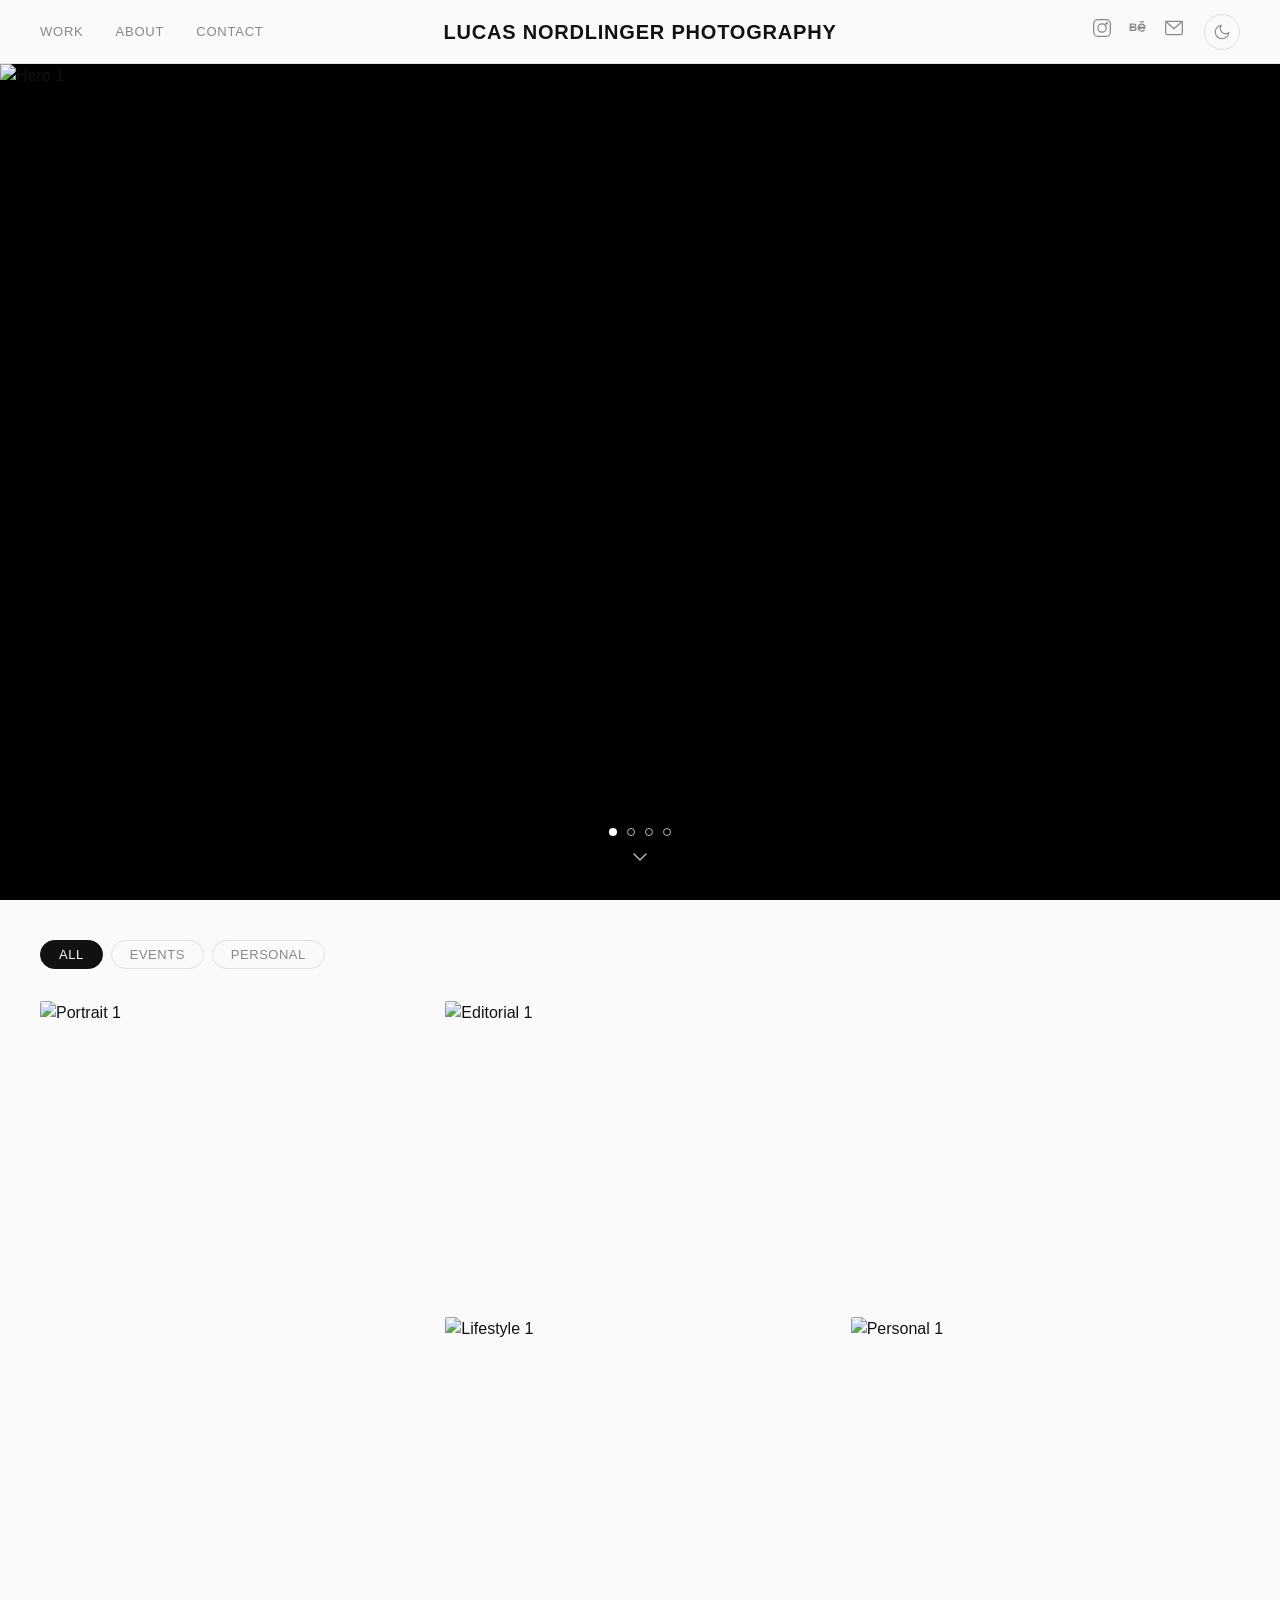
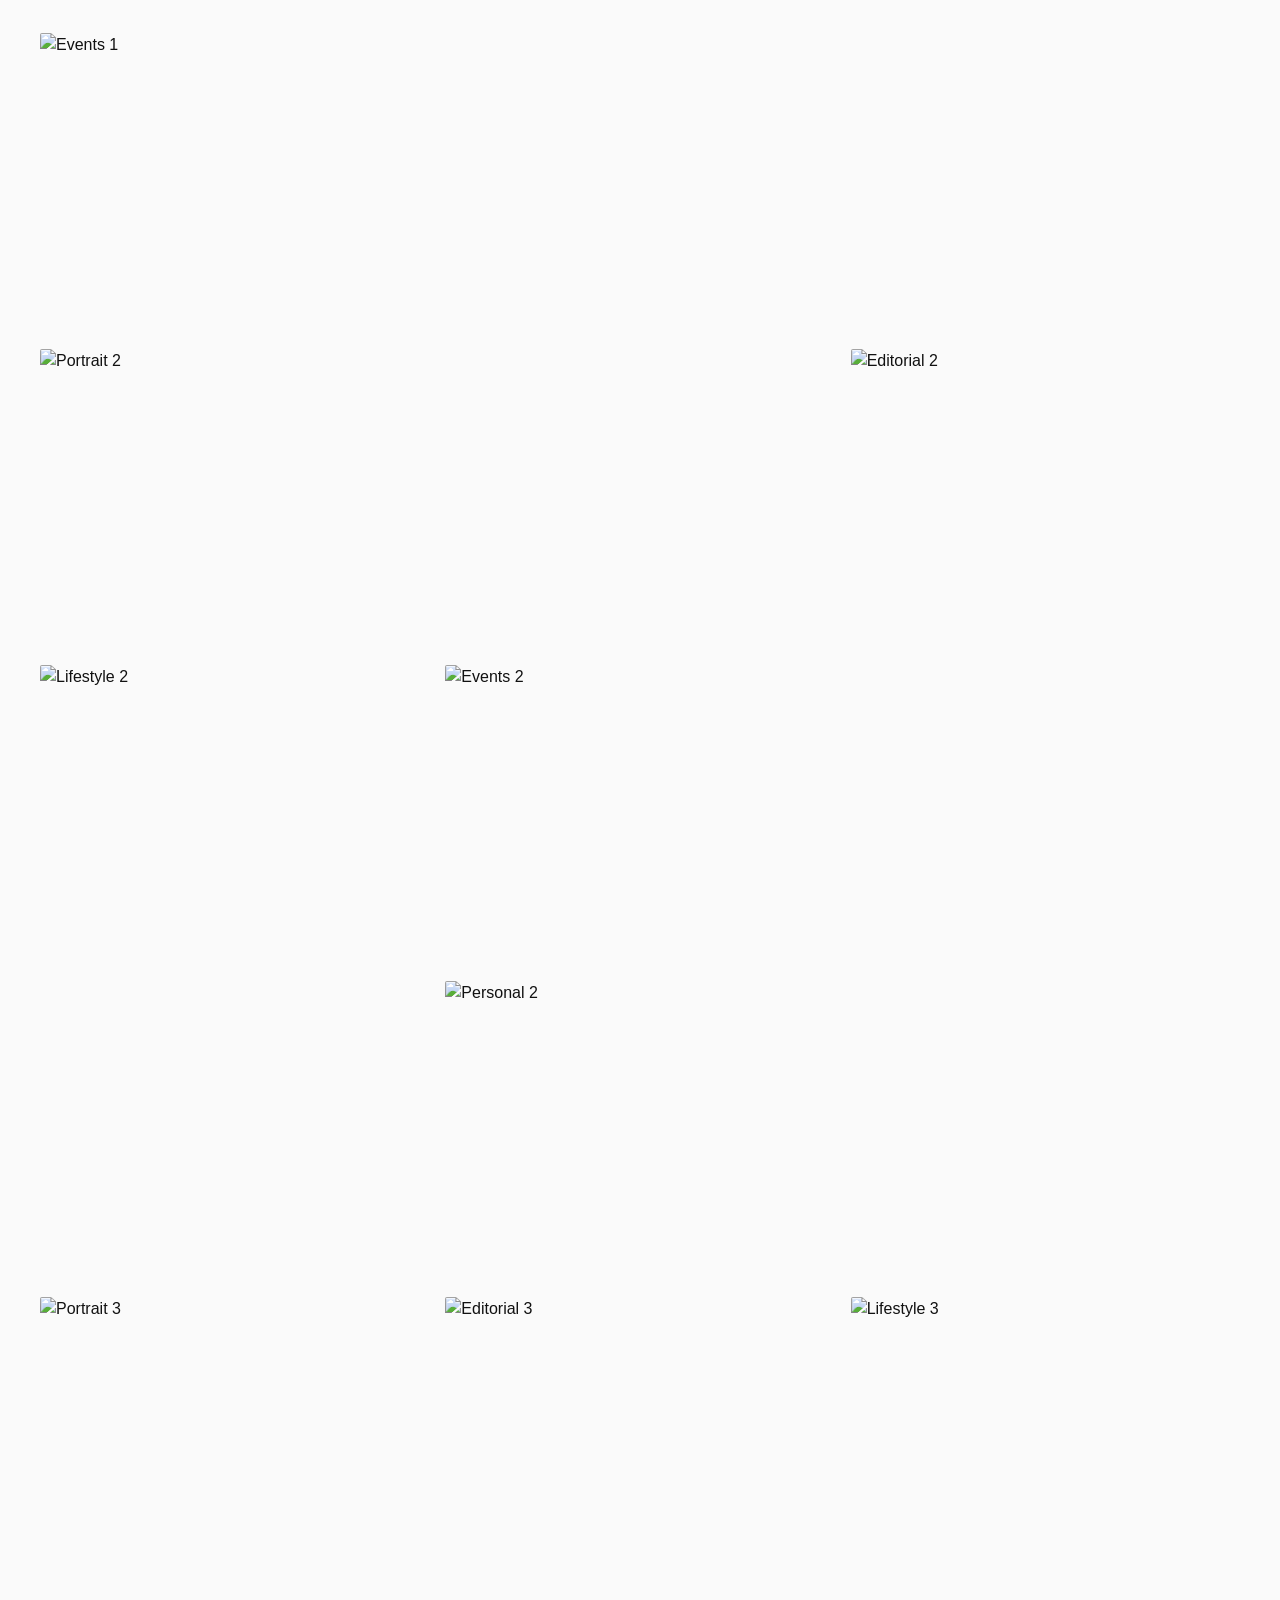
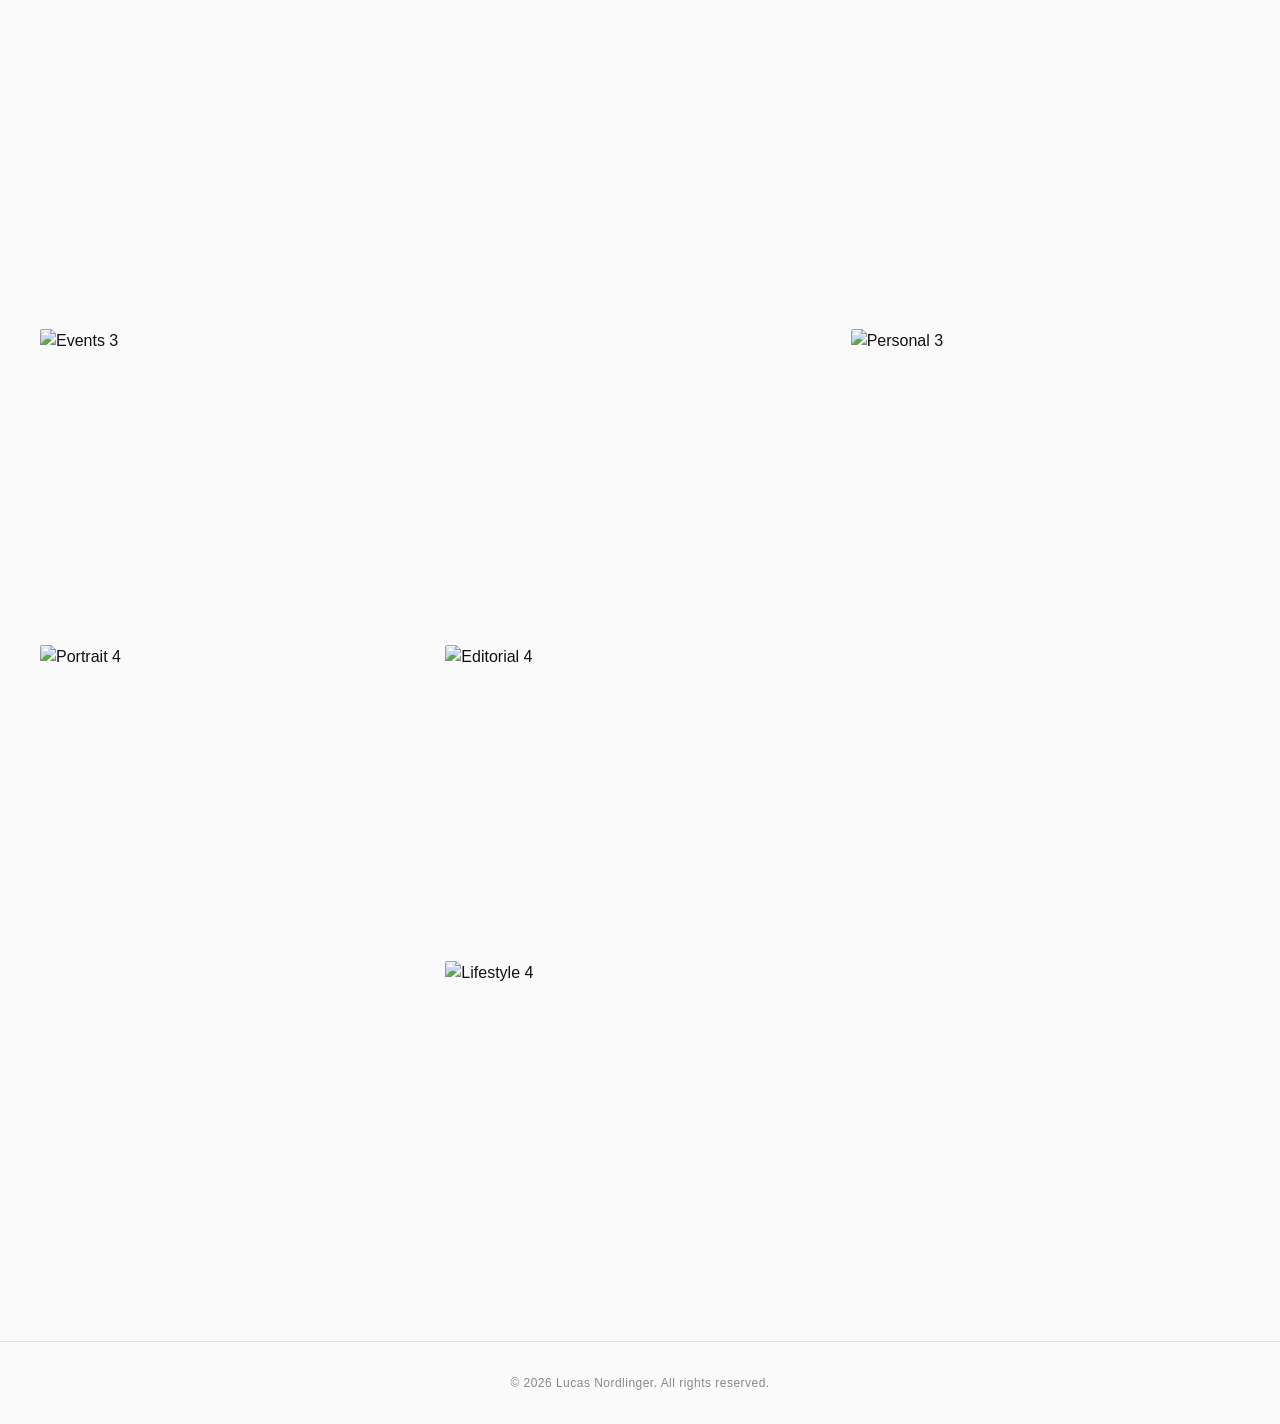
==== index.html @ ddb5e803 "Initial commit: photographer portfolio website Static HTML/CSS/JS portfolio with hero slideshow, fil" ====
<!DOCTYPE html>
<html lang="en">
<head>
  <meta charset="UTF-8">
  <meta name="viewport" content="width=device-width, initial-scale=1.0">
  <title>Lucas &mdash; Photographer</title>
  <link rel="stylesheet" href="style.css">
</head>
<body>

  <div class="lens-intro" id="lens-intro"></div>

  <header class="header">
    <nav class="nav">
      <a href="index.html">Work</a>
      <a href="about.html">About</a>
      <a href="contact.html">Contact</a>
    </nav>
    <a href="/" class="logo">Lucas Nordlinger Photography</a>
    <div class="header-right">
      <div class="social">
        <a href="#" aria-label="Instagram">
          <svg width="20" height="20" viewBox="0 0 24 24" fill="none" stroke="currentColor" stroke-width="1.5" stroke-linecap="round" stroke-linejoin="round"><rect x="2" y="2" width="20" height="20" rx="5"/><circle cx="12" cy="12" r="5"/><circle cx="17.5" cy="6.5" r="1.5" fill="currentColor" stroke="none"/></svg>
        </a>
        <a href="#" aria-label="Behance">
          <svg width="20" height="20" viewBox="0 0 24 24" fill="currentColor"><path d="M7.5 11c1.38 0 2.5-.84 2.5-2.25S8.88 6.5 7.5 6.5H2v9h5.5c1.66 0 3-1.12 3-2.75S9.16 11 7.5 11zM4 8h3.5c.55 0 1 .45 1 1s-.45 1-1 1H4V8zm3.5 6H4v-2h3.5c.55 0 1 .45 1 1s-.45 1-1 1zM16.5 6.5c-3.03 0-5 2.24-5 5s1.97 5 5 5c2.1 0 3.58-.95 4.33-2.5h-2.35c-.38.58-1.08 1-1.98 1-1.38 0-2.38-.88-2.63-2.25h7.15c.08-.42.13-.83.13-1.25 0-2.76-1.97-5-4.65-5zm-2.5 4c.25-1.25 1.13-2.5 2.5-2.5s2.25 1.25 2.5 2.5h-5zM14 4h5v1.5h-5z"/></svg>
        </a>
        <a href="#" aria-label="Email">
          <svg width="20" height="20" viewBox="0 0 24 24" fill="none" stroke="currentColor" stroke-width="1.5" stroke-linecap="round" stroke-linejoin="round"><rect x="2" y="4" width="20" height="16" rx="2"/><path d="M22 4L12 13 2 4"/></svg>
        </a>
      </div>
      <button class="theme-toggle" id="theme-toggle" aria-label="Toggle dark mode">
        <svg class="icon-moon" width="18" height="18" viewBox="0 0 24 24" fill="none" stroke="currentColor" stroke-width="1.5" stroke-linecap="round" stroke-linejoin="round"><path d="M21 12.79A9 9 0 1 1 11.21 3a7 7 0 0 0 9.79 9.79z"/></svg>
        <svg class="icon-sun" width="18" height="18" viewBox="0 0 24 24" fill="none" stroke="currentColor" stroke-width="1.5" stroke-linecap="round" stroke-linejoin="round"><circle cx="12" cy="12" r="5"/><line x1="12" y1="1" x2="12" y2="3"/><line x1="12" y1="21" x2="12" y2="23"/><line x1="4.22" y1="4.22" x2="5.64" y2="5.64"/><line x1="18.36" y1="18.36" x2="19.78" y2="19.78"/><line x1="1" y1="12" x2="3" y2="12"/><line x1="21" y1="12" x2="23" y2="12"/><line x1="4.22" y1="19.78" x2="5.64" y2="18.36"/><line x1="18.36" y1="5.64" x2="19.78" y2="4.22"/></svg>
      </button>
    </div>
  </header>

  <section class="hero" id="hero">
    <div class="hero-slide active">
      <img src="https://picsum.photos/seed/hero1/1920/1080" alt="Hero 1">
    </div>
    <div class="hero-slide">
      <img src="https://picsum.photos/seed/hero2/1920/1080" alt="Hero 2">
    </div>
    <div class="hero-slide">
      <img src="https://picsum.photos/seed/hero3/1920/1080" alt="Hero 3">
    </div>
    <div class="hero-slide">
      <img src="https://picsum.photos/seed/hero4/1920/1080" alt="Hero 4">
    </div>
    <div class="hero-dots"></div>
    <a href="#work" class="hero-scroll" aria-label="Scroll to gallery">
      <svg width="24" height="24" viewBox="0 0 24 24" fill="none" stroke="currentColor" stroke-width="1.5" stroke-linecap="round" stroke-linejoin="round"><polyline points="6 9 12 15 18 9"/></svg>
    </a>
  </section>

  <section id="work" class="gallery-section">
    <div class="filters">
      <button class="filter-btn active" data-filter="all">All</button>
      <button class="filter-btn" data-filter="events">Events</button>
      <button class="filter-btn" data-filter="personal">Personal</button>
    </div>

    <div class="gallery">
      <div class="gallery-item tall" data-category="personal">
        <img src="https://picsum.photos/seed/p1/600/900" alt="Portrait 1" loading="lazy">
        <div class="overlay"><span>Studio Session</span></div>
      </div>
      <div class="gallery-item wide" data-category="events">
        <img src="https://picsum.photos/seed/e1/900/600" alt="Editorial 1" loading="lazy">
        <div class="overlay"><span>Magazine Spread</span></div>
      </div>
      <div class="gallery-item" data-category="personal">
        <img src="https://picsum.photos/seed/l1/600/600" alt="Lifestyle 1" loading="lazy">
        <div class="overlay"><span>Morning Light</span></div>
      </div>
      <div class="gallery-item tall" data-category="personal">
        <img src="https://picsum.photos/seed/pr1/600/900" alt="Personal 1" loading="lazy">
        <div class="overlay"><span>Film Diary</span></div>
      </div>
      <div class="gallery-item" data-category="events">
        <img src="https://picsum.photos/seed/ev1/600/600" alt="Events 1" loading="lazy">
        <div class="overlay"><span>Gallery Opening</span></div>
      </div>
      <div class="gallery-item wide" data-category="personal">
        <img src="https://picsum.photos/seed/p2/900/600" alt="Portrait 2" loading="lazy">
        <div class="overlay"><span>Natural Portraits</span></div>
      </div>
      <div class="gallery-item" data-category="events">
        <img src="https://picsum.photos/seed/e2/600/600" alt="Editorial 2" loading="lazy">
        <div class="overlay"><span>Cover Story</span></div>
      </div>
      <div class="gallery-item tall" data-category="personal">
        <img src="https://picsum.photos/seed/l2/600/900" alt="Lifestyle 2" loading="lazy">
        <div class="overlay"><span>Golden Hour</span></div>
      </div>
      <div class="gallery-item" data-category="events">
        <img src="https://picsum.photos/seed/ev2/600/600" alt="Events 2" loading="lazy">
        <div class="overlay"><span>Summer Festival</span></div>
      </div>
      <div class="gallery-item wide" data-category="personal">
        <img src="https://picsum.photos/seed/pr2/900/600" alt="Personal 2" loading="lazy">
        <div class="overlay"><span>Travel Notes</span></div>
      </div>
      <div class="gallery-item" data-category="personal">
        <img src="https://picsum.photos/seed/p3/600/600" alt="Portrait 3" loading="lazy">
        <div class="overlay"><span>Headshots</span></div>
      </div>
      <div class="gallery-item tall" data-category="events">
        <img src="https://picsum.photos/seed/e3/600/900" alt="Editorial 3" loading="lazy">
        <div class="overlay"><span>Fashion Week</span></div>
      </div>
      <div class="gallery-item" data-category="personal">
        <img src="https://picsum.photos/seed/l3/600/600" alt="Lifestyle 3" loading="lazy">
        <div class="overlay"><span>Weekend Escape</span></div>
      </div>
      <div class="gallery-item wide" data-category="events">
        <img src="https://picsum.photos/seed/ev3/900/600" alt="Events 3" loading="lazy">
        <div class="overlay"><span>Product Launch</span></div>
      </div>
      <div class="gallery-item" data-category="personal">
        <img src="https://picsum.photos/seed/pr3/600/600" alt="Personal 3" loading="lazy">
        <div class="overlay"><span>Self Portraits</span></div>
      </div>
      <div class="gallery-item tall" data-category="personal">
        <img src="https://picsum.photos/seed/p4/600/900" alt="Portrait 4" loading="lazy">
        <div class="overlay"><span>Analog Series</span></div>
      </div>
      <div class="gallery-item" data-category="events">
        <img src="https://picsum.photos/seed/e4/600/600" alt="Editorial 4" loading="lazy">
        <div class="overlay"><span>Brand Campaign</span></div>
      </div>
      <div class="gallery-item wide" data-category="personal">
        <img src="https://picsum.photos/seed/l4/900/600" alt="Lifestyle 4" loading="lazy">
        <div class="overlay"><span>Slow Living</span></div>
      </div>
    </div>
  </section>

  <div class="lightbox" id="lightbox">
    <button class="lightbox-close" aria-label="Close">&times;</button>
    <button class="lightbox-prev" aria-label="Previous">&lsaquo;</button>
    <button class="lightbox-next" aria-label="Next">&rsaquo;</button>
    <img class="lightbox-img" src="" alt="">
    <div class="lightbox-caption"></div>
  </div>


  <footer class="footer">
    <p>&copy; 2026 Lucas Nordlinger. All rights reserved.</p>
  </footer>

  <script src="script.js"></script>
</body>
</html>
---- style.css ----
*,
*::before,
*::after {
  margin: 0;
  padding: 0;
  box-sizing: border-box;
}

:root {
  --color-bg: #fafafa;
  --color-text: #111;
  --color-muted: #888;
  --color-border: #e0e0e0;
  --font: "Helvetica Neue", Helvetica, Arial, sans-serif;
  --header-height: 64px;
}

[data-theme="dark"] {
  --color-bg: #111;
  --color-text: #eee;
  --color-muted: #888;
  --color-border: #2a2a2a;
}

html {
  scroll-behavior: smooth;
}

body {
  font-family: var(--font);
  background: var(--color-bg);
  color: var(--color-text);
  line-height: 1.5;
  -webkit-font-smoothing: antialiased;
  transition: background 0.3s, color 0.3s;
}

/* ── Lens Intro ─────────────────────────────── */

.lens-intro {
  position: fixed;
  inset: 0;
  z-index: 9999;
  display: flex;
  align-items: center;
  justify-content: center;
}

/* Circle with massive box-shadow that covers the screen.
   Starts tiny (closed) and scales up to reveal the site. */
.lens-intro::before {
  content: '';
  width: 0;
  height: 0;
  border-radius: 50%;
  box-shadow: 0 0 0 100vmax #000;
  animation: irisOpen 1.6s cubic-bezier(0.25, 0.46, 0.45, 0.94) forwards;
  animation-delay: 0.3s;
}

/* Subtle lens ring that fades out */
.lens-intro::after {
  content: '';
  position: absolute;
  top: 50%;
  left: 50%;
  width: 40px;
  height: 40px;
  margin: -20px 0 0 -20px;
  border-radius: 50%;
  border: 1px solid rgba(255, 255, 255, 0.25);
  animation: ringExpand 1.6s cubic-bezier(0.25, 0.46, 0.45, 0.94) forwards;
  animation-delay: 0.3s;
}

@keyframes irisOpen {
  0%   { width: 0; height: 0; box-shadow: 0 0 0 100vmax #000; }
  100% { width: 300vmax; height: 300vmax; box-shadow: 0 0 0 0 #000; }
}

@keyframes ringExpand {
  0%   { transform: scale(1); opacity: 1; }
  60%  { opacity: 0.3; }
  100% { transform: scale(50); opacity: 0; }
}

.lens-intro.done {
  display: none;
}

body.loading {
  overflow: hidden;
}

/* ── Header ─────────────────────────────────── */

.header {
  position: sticky;
  top: 0;
  z-index: 100;
  display: grid;
  grid-template-columns: 1fr auto 1fr;
  align-items: center;
  height: var(--header-height);
  padding: 0 40px;
  background: var(--color-bg);
  border-bottom: 1px solid var(--color-border);
}

.logo {
  font-size: 20px;
  font-weight: 600;
  letter-spacing: 0.04em;
  text-transform: uppercase;
  text-decoration: none;
  color: var(--color-text);
}

.nav {
  display: flex;
  gap: 32px;
}

.nav a {
  font-size: 13px;
  letter-spacing: 0.06em;
  text-transform: uppercase;
  text-decoration: none;
  color: var(--color-muted);
  transition: color 0.2s;
}

.nav a:hover {
  color: var(--color-text);
}

.header-right {
  display: flex;
  align-items: center;
  gap: 20px;
  justify-self: end;
}

.social {
  display: flex;
  gap: 16px;
}

.theme-toggle {
  display: flex;
  align-items: center;
  justify-content: center;
  width: 36px;
  height: 36px;
  background: none;
  border: 1px solid var(--color-border);
  border-radius: 50%;
  cursor: pointer;
  color: var(--color-muted);
  transition: color 0.2s, border-color 0.2s;
}

.theme-toggle:hover {
  color: var(--color-text);
  border-color: var(--color-text);
}

.icon-sun {
  display: none;
}

[data-theme="dark"] .icon-moon {
  display: none;
}

[data-theme="dark"] .icon-sun {
  display: block;
}

.social a {
  color: var(--color-muted);
  transition: color 0.2s;
}

.social a:hover {
  color: var(--color-text);
}

/* ── Hero ───────────────────────────────────── */

.hero {
  position: relative;
  width: 100%;
  height: calc(100vh - var(--header-height));
  overflow: hidden;
  background: #000;
}

.hero-slide {
  position: absolute;
  inset: 0;
  opacity: 0;
  transition: opacity 1s ease;
}

.hero-slide.active {
  opacity: 1;
}

.hero-slide img {
  width: 100%;
  height: 100%;
  object-fit: cover;
  display: block;
}

.hero-dots {
  position: absolute;
  bottom: 64px;
  left: 50%;
  transform: translateX(-50%);
  display: flex;
  gap: 10px;
  z-index: 2;
}

.hero-dot {
  width: 8px;
  height: 8px;
  border-radius: 50%;
  border: 1.5px solid rgba(255, 255, 255, 0.7);
  background: transparent;
  cursor: pointer;
  padding: 0;
  transition: background 0.3s;
}

.hero-dot.active {
  background: #fff;
}

.hero-scroll {
  position: absolute;
  bottom: 24px;
  left: 50%;
  transform: translateX(-50%);
  color: rgba(255, 255, 255, 0.7);
  z-index: 2;
  animation: bounce 2s ease infinite;
}

@keyframes bounce {
  0%, 100% { transform: translateX(-50%) translateY(0); }
  50% { transform: translateX(-50%) translateY(6px); }
}

/* ── Filters ────────────────────────────────── */

.gallery-section {
  padding: 40px 40px 80px;
}

.filters {
  display: flex;
  gap: 8px;
  margin-bottom: 32px;
  flex-wrap: wrap;
}

.filter-btn {
  padding: 6px 18px;
  font-family: var(--font);
  font-size: 13px;
  letter-spacing: 0.04em;
  text-transform: uppercase;
  background: none;
  border: 1px solid var(--color-border);
  border-radius: 24px;
  cursor: pointer;
  color: var(--color-muted);
  transition: all 0.2s;
}

.filter-btn:hover {
  color: var(--color-text);
  border-color: var(--color-text);
}

.filter-btn.active {
  background: var(--color-text);
  color: var(--color-bg);
  border-color: var(--color-text);
}

/* ── Gallery Grid ───────────────────────────── */

.gallery {
  display: grid;
  grid-template-columns: repeat(3, 1fr);
  grid-auto-rows: 300px;
  gap: 16px;
}

.gallery-item {
  position: relative;
  overflow: hidden;
  cursor: pointer;
  border-radius: 2px;
}

.gallery-item.tall {
  grid-row: span 2;
}

.gallery-item.wide {
  grid-column: span 2;
}

.gallery-item img {
  width: 100%;
  height: 100%;
  object-fit: cover;
  display: block;
  transition: transform 0.6s ease;
}

.gallery-item:hover img {
  transform: scale(1.03);
}

.overlay {
  position: absolute;
  inset: 0;
  display: flex;
  align-items: flex-end;
  padding: 24px;
  background: linear-gradient(to top, rgba(0, 0, 0, 0.5) 0%, transparent 50%);
  opacity: 0;
  transition: opacity 0.3s ease;
}

.gallery-item:hover .overlay {
  opacity: 1;
}

.overlay span {
  font-size: 15px;
  font-weight: 500;
  letter-spacing: 0.03em;
  color: #fff;
}

/* filter transition */
.gallery-item.hidden {
  display: none;
}

.gallery-item.fade-in {
  animation: fadeIn 0.35s ease forwards;
}

@keyframes fadeIn {
  from {
    opacity: 0;
    transform: translateY(8px);
  }
  to {
    opacity: 1;
    transform: translateY(0);
  }
}

/* ── Lightbox ───────────────────────────────── */

.lightbox {
  display: none;
  position: fixed;
  inset: 0;
  z-index: 1000;
  background: rgba(0, 0, 0, 0.92);
  align-items: center;
  justify-content: center;
  flex-direction: column;
}

.lightbox.active {
  display: flex;
}

.lightbox-img {
  max-width: 90vw;
  max-height: 80vh;
  object-fit: contain;
  border-radius: 2px;
  opacity: 0;
  transition: opacity 0.3s ease;
}

.lightbox-img.loaded {
  opacity: 1;
}

.lightbox-caption {
  margin-top: 16px;
  font-size: 14px;
  letter-spacing: 0.03em;
  color: rgba(255, 255, 255, 0.7);
}

.lightbox-close,
.lightbox-prev,
.lightbox-next {
  position: absolute;
  background: none;
  border: none;
  color: rgba(255, 255, 255, 0.7);
  cursor: pointer;
  transition: color 0.2s;
  font-family: var(--font);
}

.lightbox-close:hover,
.lightbox-prev:hover,
.lightbox-next:hover {
  color: #fff;
}

.lightbox-close {
  top: 24px;
  right: 32px;
  font-size: 36px;
  line-height: 1;
}

.lightbox-prev,
.lightbox-next {
  top: 50%;
  transform: translateY(-50%);
  font-size: 48px;
  line-height: 1;
  padding: 8px;
}

.lightbox-prev {
  left: 24px;
}

.lightbox-next {
  right: 24px;
}

/* ── About ──────────────────────────────────── */

.about-section {
  padding: 80px 40px;
  max-width: 960px;
  margin: 0 auto;
}

.about-section h2 {
  font-size: 13px;
  font-weight: 600;
  letter-spacing: 0.06em;
  text-transform: uppercase;
  color: var(--color-muted);
  margin-bottom: 40px;
}

.about-content {
  display: grid;
  grid-template-columns: 280px 1fr;
  gap: 48px;
  align-items: start;
}

.about-photo {
  width: 100%;
  aspect-ratio: 4 / 5;
  object-fit: cover;
  border-radius: 2px;
}

.about-text p {
  font-size: 16px;
  line-height: 1.7;
  color: var(--color-text);
  margin-bottom: 16px;
}

.about-text p:last-child {
  margin-bottom: 0;
  color: var(--color-muted);
}

/* ── Contact ────────────────────────────────── */

.contact-section {
  padding: 80px 40px;
  min-height: calc(100vh - var(--header-height) - 77px);
  display: flex;
  flex-direction: column;
  align-items: center;
  justify-content: center;
  text-align: center;
}

.contact-section h2 {
  font-size: 13px;
  font-weight: 600;
  letter-spacing: 0.06em;
  text-transform: uppercase;
  color: var(--color-muted);
  margin-bottom: 16px;
}

.contact-section p {
  font-size: 15px;
  color: var(--color-muted);
  margin-bottom: 24px;
}

.contact-email {
  font-size: 28px;
  font-weight: 500;
  color: var(--color-text);
  text-decoration: none;
  letter-spacing: 0.01em;
  border-bottom: 1.5px solid var(--color-border);
  padding-bottom: 4px;
  transition: border-color 0.2s;
}

.contact-email:hover {
  border-color: var(--color-text);
}

.contact-phone {
  display: block;
  margin-top: 16px;
  font-size: 20px;
  color: var(--color-muted);
  text-decoration: none;
  letter-spacing: 0.02em;
  transition: color 0.2s;
}

.contact-phone:hover {
  color: var(--color-text);
}

/* ── Footer ─────────────────────────────────── */

.footer {
  padding: 32px 40px;
  border-top: 1px solid var(--color-border);
  text-align: center;
  font-size: 12px;
  letter-spacing: 0.04em;
  color: var(--color-muted);
}

/* ── Responsive ─────────────────────────────── */

@media (max-width: 1024px) {
  .gallery {
    grid-template-columns: repeat(2, 1fr);
    grid-auto-rows: 260px;
  }
}

@media (max-width: 768px) {
  .header {
    padding: 0 20px;
  }

  .nav {
    gap: 20px;
  }

  .nav a {
    font-size: 12px;
  }

  .social {
    display: none;
  }

  .gallery-section {
    padding: 24px 20px 60px;
  }

  .about-section {
    padding: 60px 20px;
  }

  .about-content {
    grid-template-columns: 1fr;
    gap: 32px;
  }

  .about-photo {
    max-width: 240px;
  }

  .contact-section {
    padding: 60px 20px;
  }

  .contact-email {
    font-size: 22px;
  }

  .filters {
    gap: 6px;
    margin-bottom: 24px;
  }

  .filter-btn {
    padding: 5px 14px;
    font-size: 11px;
  }

  .gallery {
    grid-template-columns: repeat(2, 1fr);
    grid-auto-rows: 200px;
    gap: 8px;
  }

  .gallery-item.wide {
    grid-column: span 1;
  }

  .lightbox-prev {
    left: 12px;
  }

  .lightbox-next {
    right: 12px;
  }
}

@media (max-width: 480px) {
  .header {
    height: 56px;
  }

  .logo {
    font-size: 16px;
  }

  .nav {
    gap: 14px;
  }

  .gallery {
    grid-template-columns: 1fr;
    grid-auto-rows: 260px;
  }

  .gallery-item.tall {
    grid-row: span 1;
  }

  .gallery-item.wide {
    grid-column: span 1;
  }
}
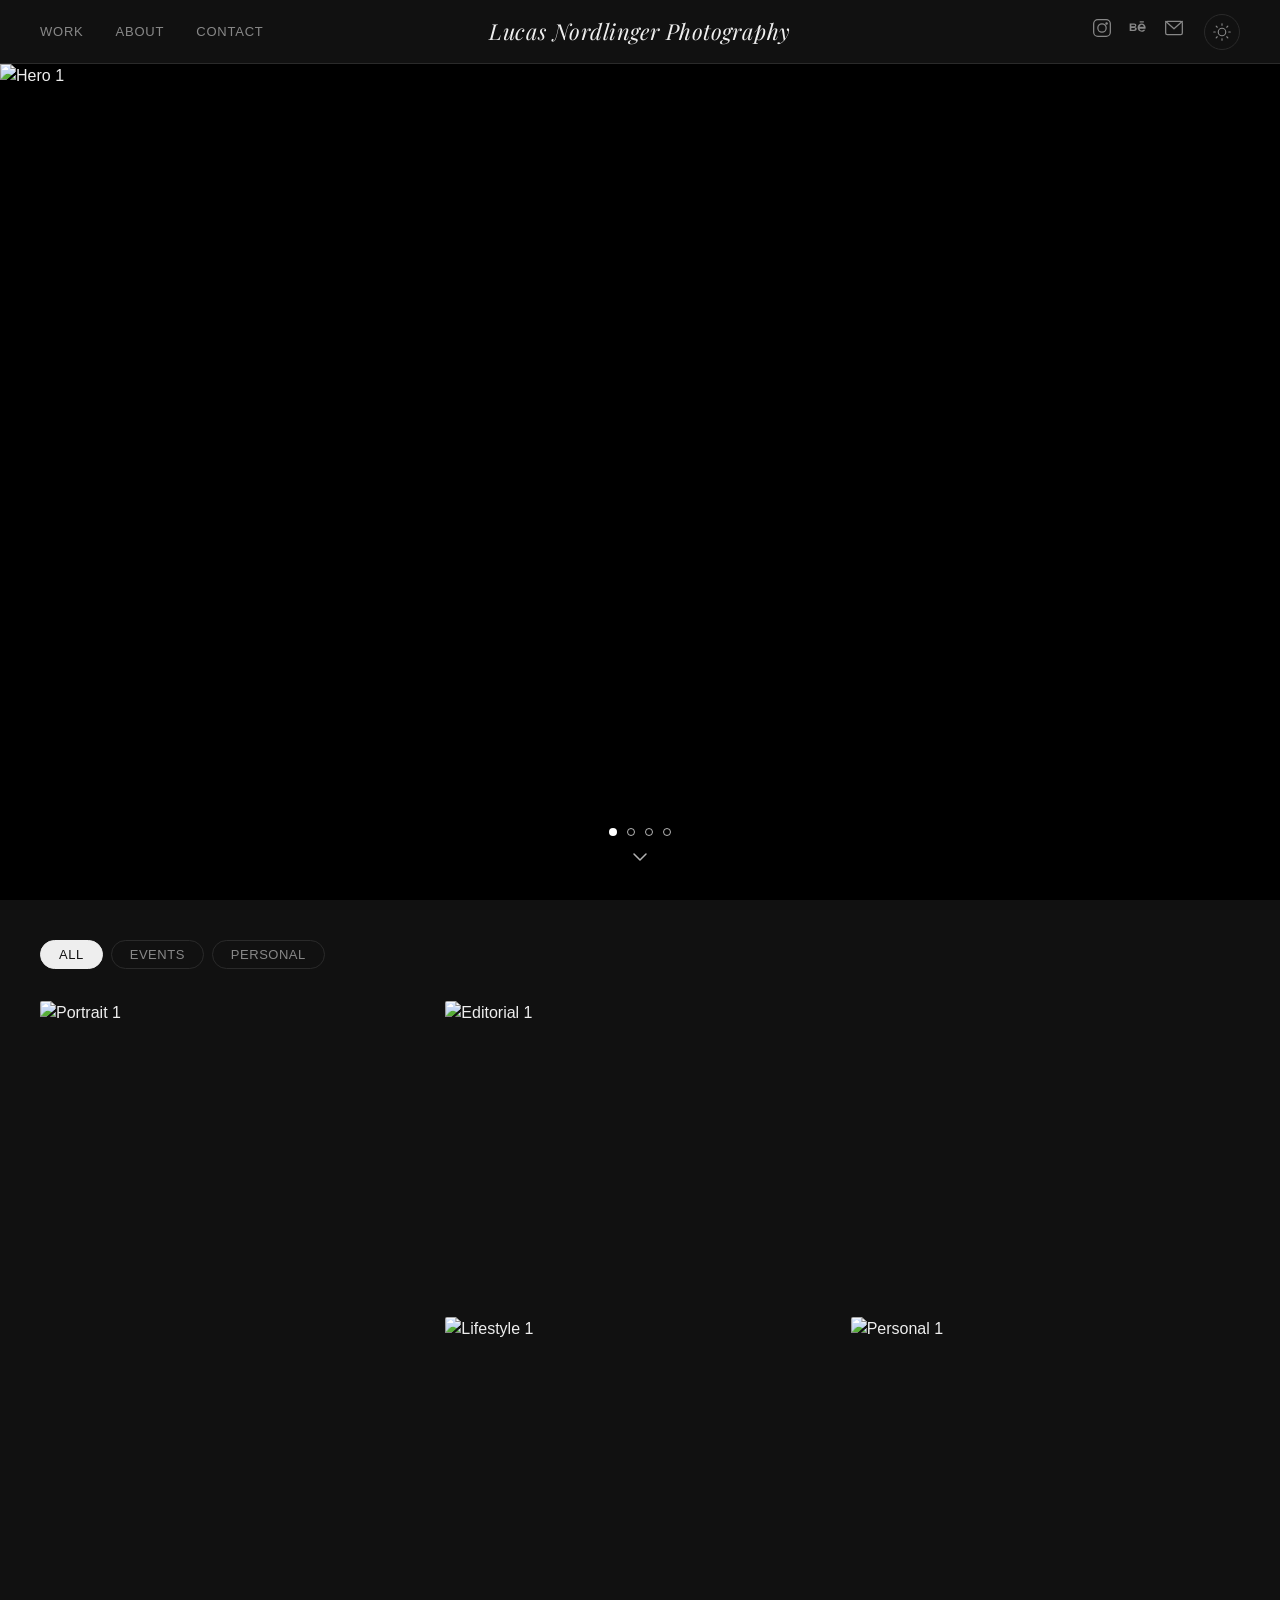
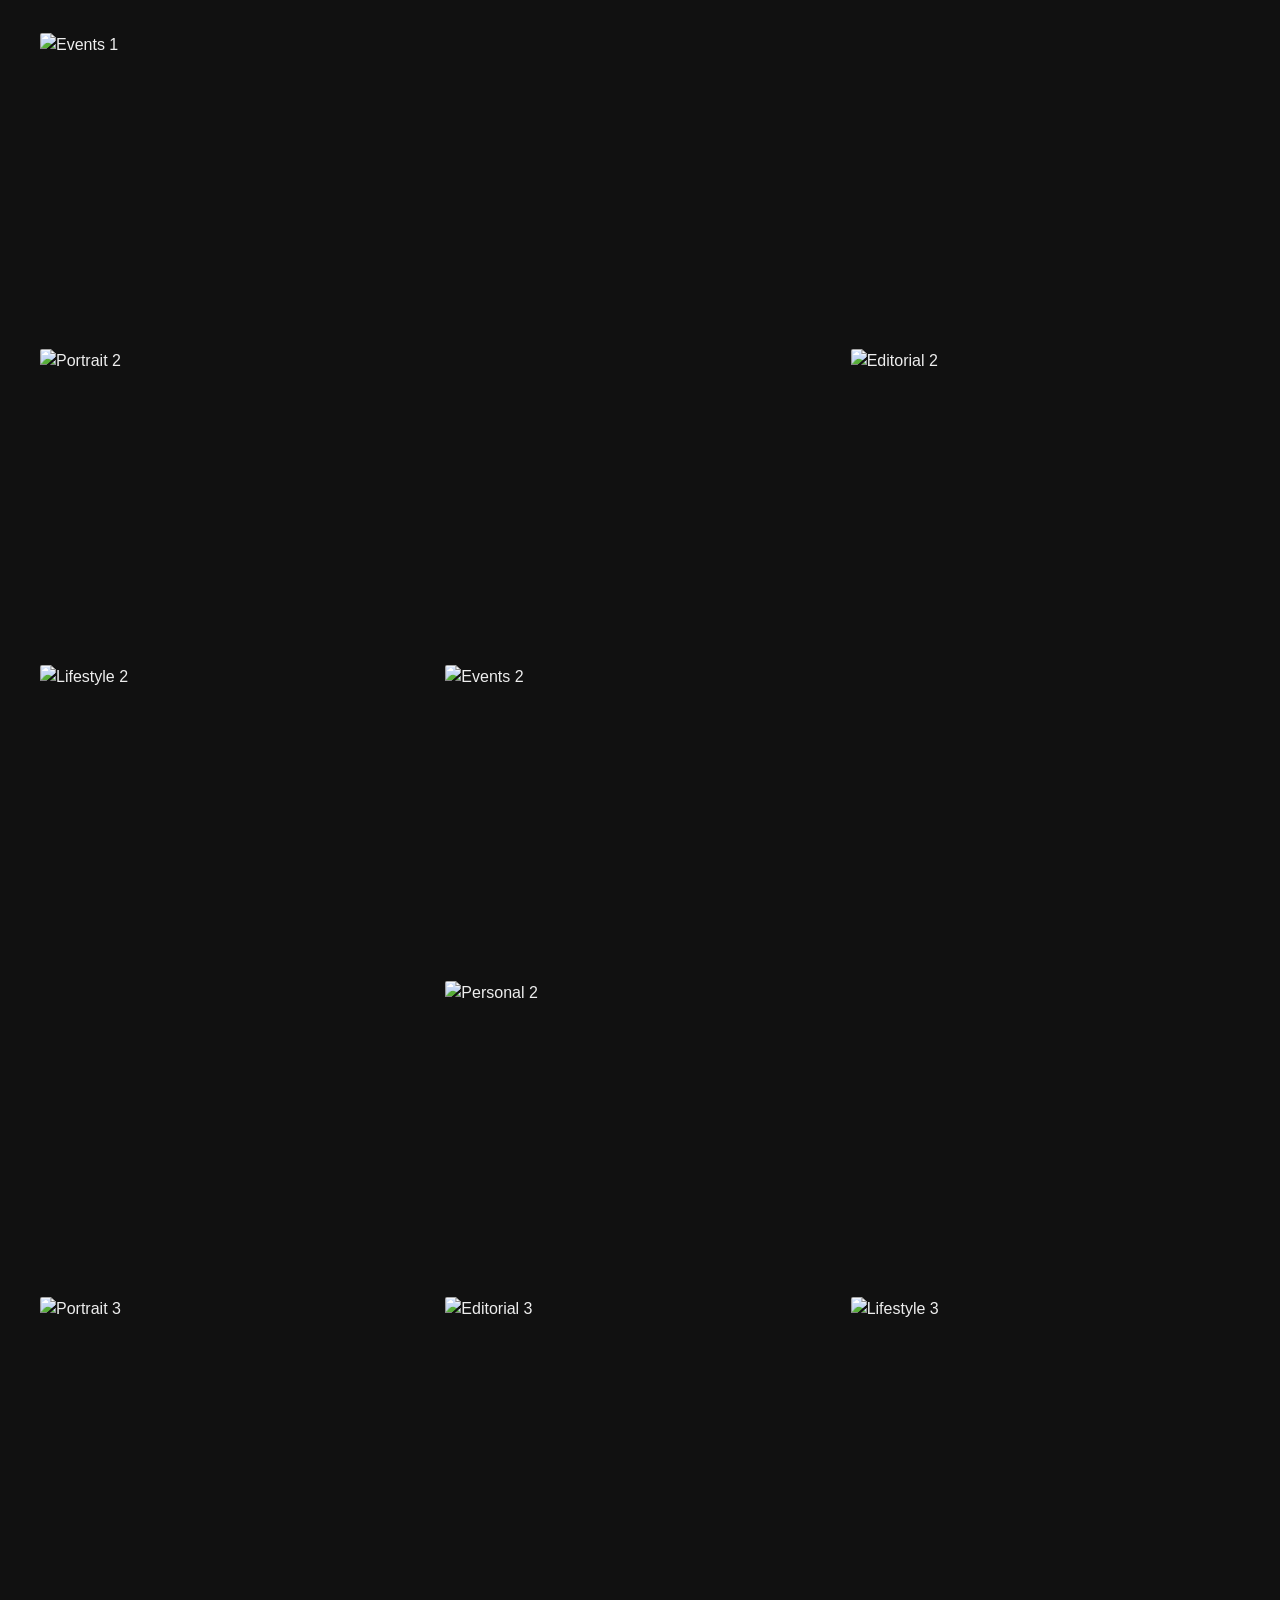
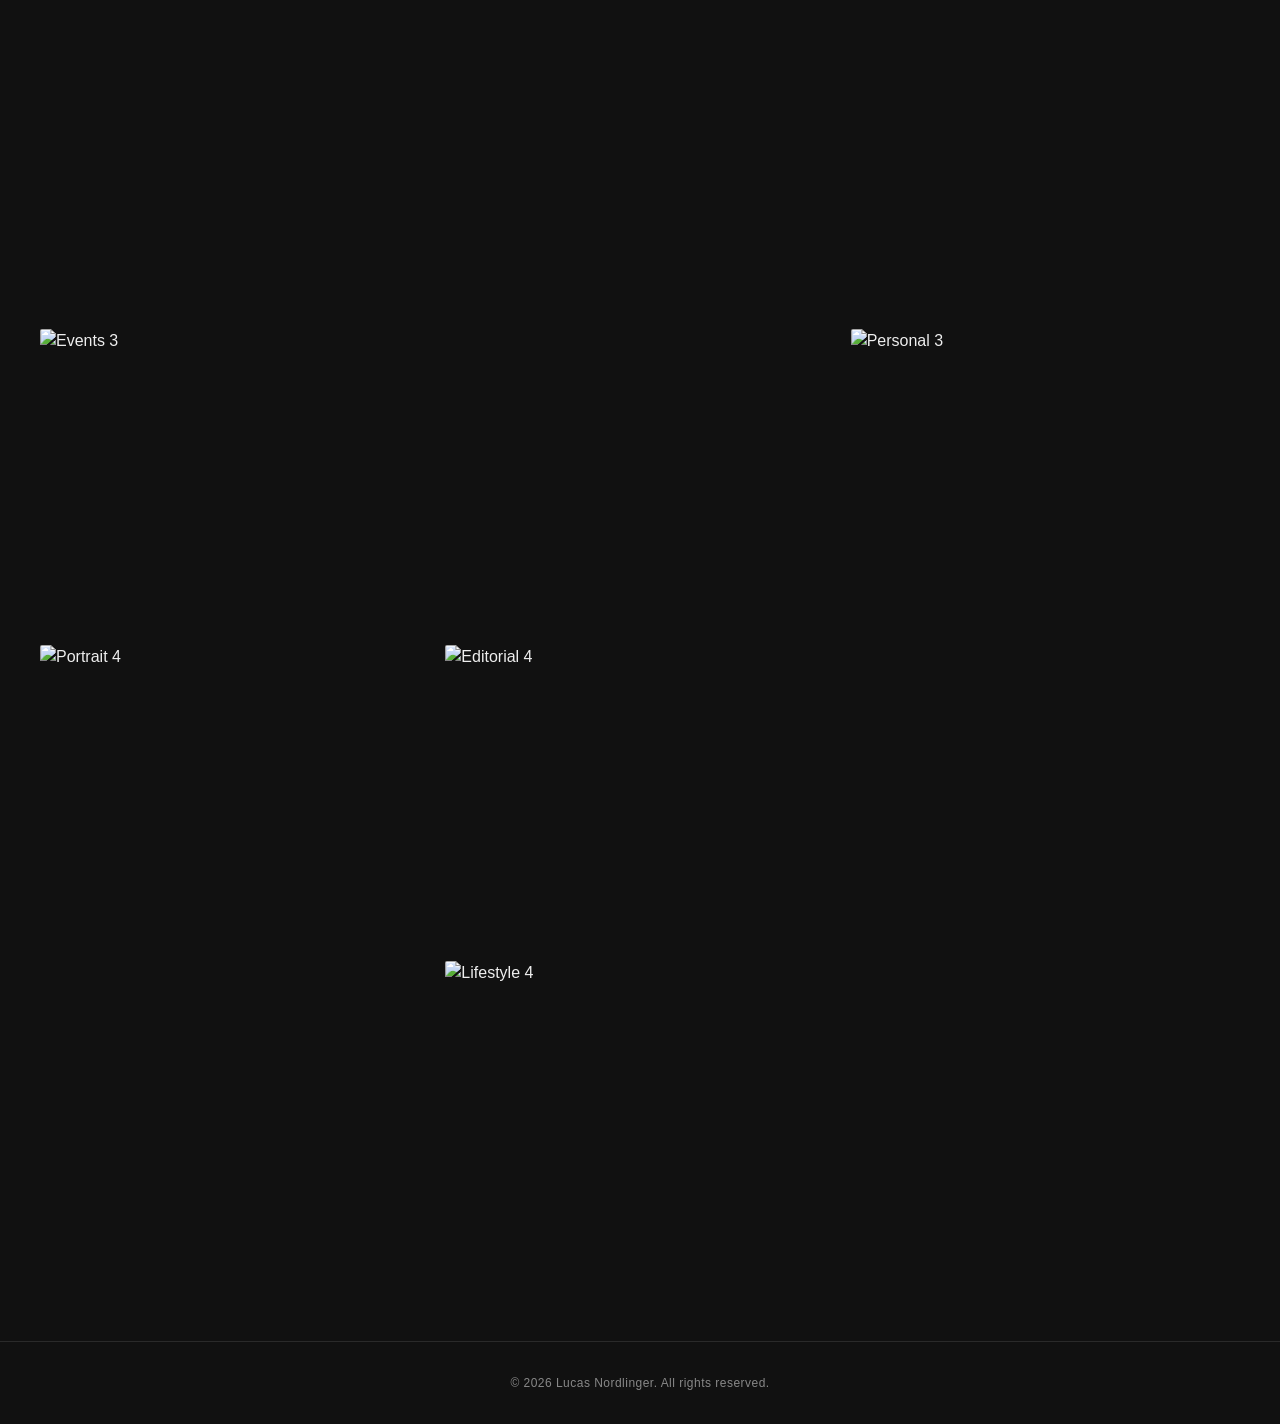
==== commit be7ec060: "Dark theme as default, artsy italic serif logo font Swap default palette to dark mode, use Playfair " ====
--- a/index.html
+++ b/index.html
@@ -4,6 +4,9 @@
   <meta charset="UTF-8">
   <meta name="viewport" content="width=device-width, initial-scale=1.0">
   <title>Lucas &mdash; Photographer</title>
+  <link rel="preconnect" href="https://fonts.googleapis.com">
+  <link rel="preconnect" href="https://fonts.gstatic.com" crossorigin>
+  <link href="https://fonts.googleapis.com/css2?family=Playfair+Display:ital@1&display=swap" rel="stylesheet">
   <link rel="stylesheet" href="style.css">
 </head>
 <body>
--- a/style.css
+++ b/style.css
@@ -7,19 +7,20 @@
 }
 
 :root {
+  --color-bg: #111;
+  --color-text: #eee;
+  --color-muted: #888;
+  --color-border: #2a2a2a;
+  --font: "Helvetica Neue", Helvetica, Arial, sans-serif;
+  --font-logo: "Playfair Display", Georgia, serif;
+  --header-height: 64px;
+}
+
+[data-theme="light"] {
   --color-bg: #fafafa;
   --color-text: #111;
   --color-muted: #888;
   --color-border: #e0e0e0;
-  --font: "Helvetica Neue", Helvetica, Arial, sans-serif;
-  --header-height: 64px;
-}
-
-[data-theme="dark"] {
-  --color-bg: #111;
-  --color-text: #eee;
-  --color-muted: #888;
-  --color-border: #2a2a2a;
 }
 
 html {
@@ -108,10 +109,11 @@
 }
 
 .logo {
-  font-size: 20px;
-  font-weight: 600;
-  letter-spacing: 0.04em;
-  text-transform: uppercase;
+  font-family: var(--font-logo);
+  font-size: 22px;
+  font-weight: 400;
+  font-style: italic;
+  letter-spacing: 0.02em;
   text-decoration: none;
   color: var(--color-text);
 }
@@ -165,16 +167,16 @@
   border-color: var(--color-text);
 }
 
-.icon-sun {
+.icon-moon {
   display: none;
 }
 
-[data-theme="dark"] .icon-moon {
+[data-theme="light"] .icon-moon {
+  display: block;
+}
+
+[data-theme="light"] .icon-sun {
   display: none;
-}
-
-[data-theme="dark"] .icon-sun {
-  display: block;
 }
 
 .social a {
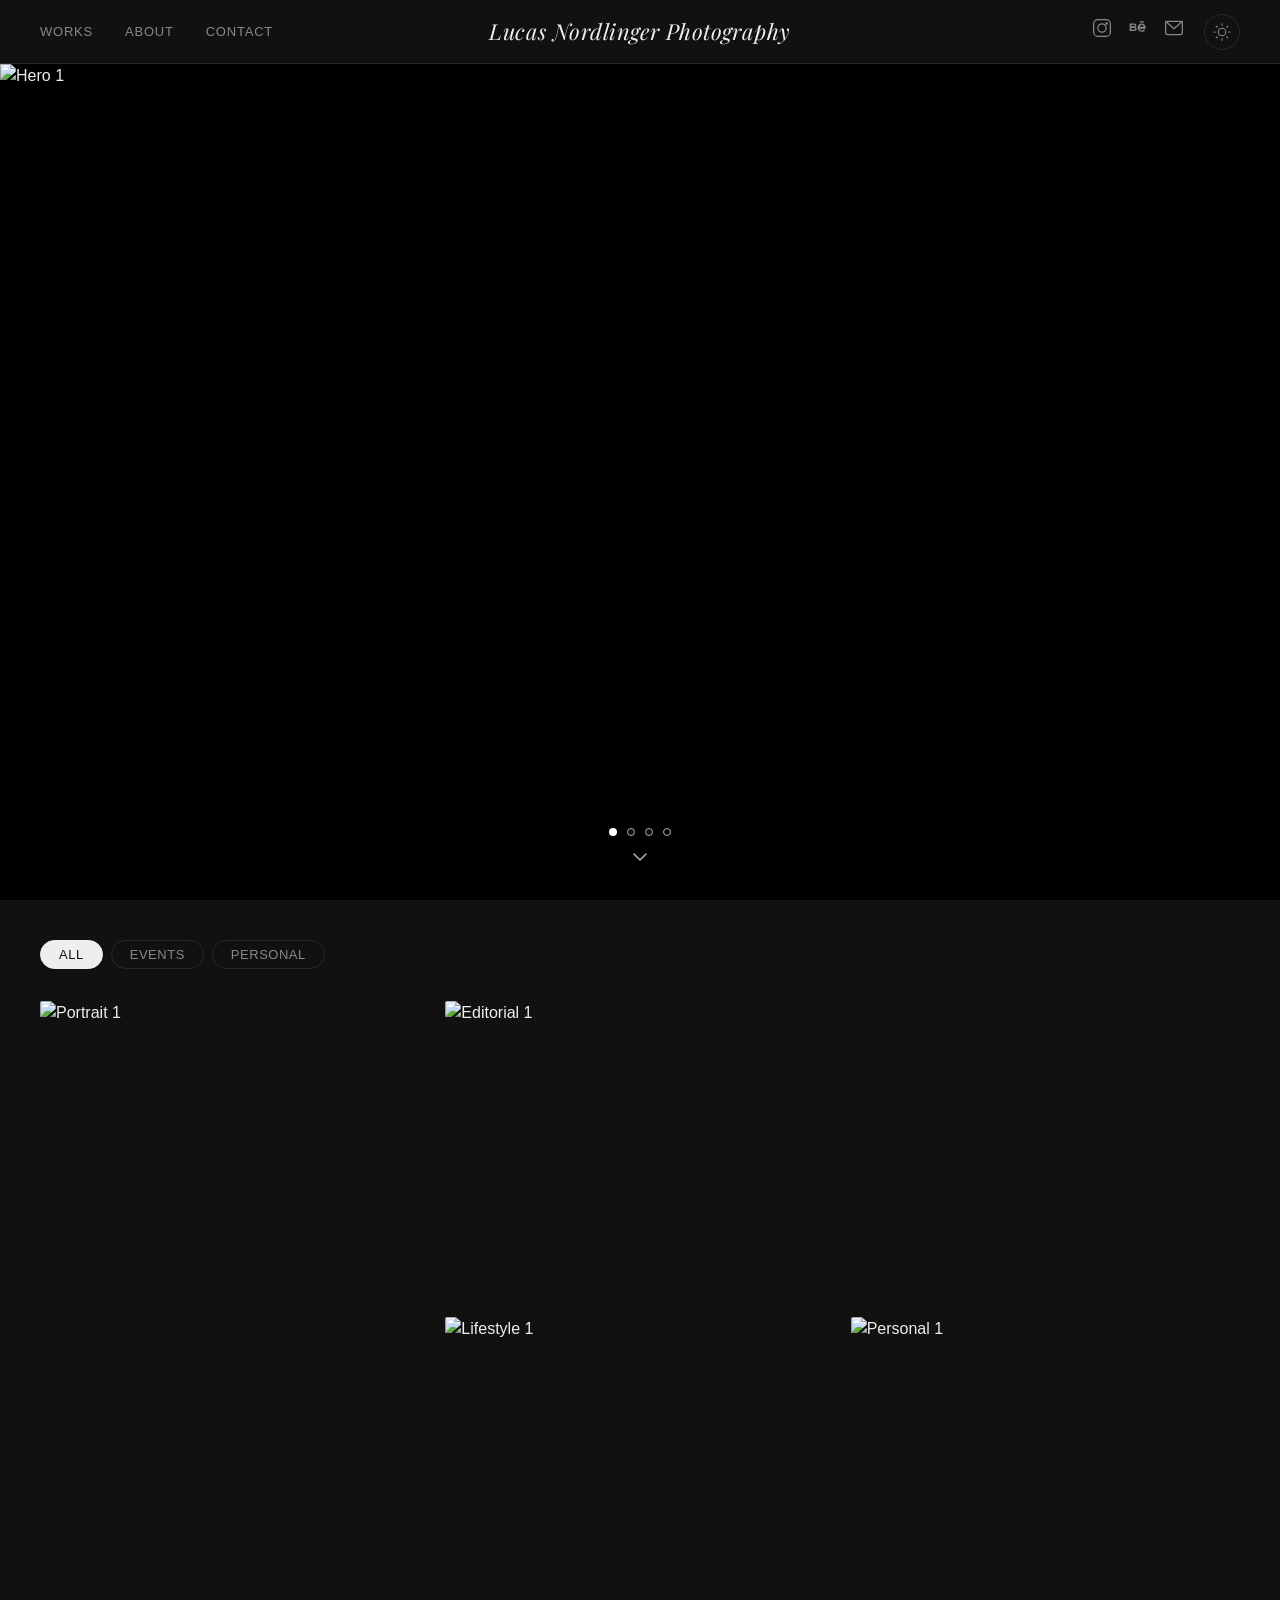
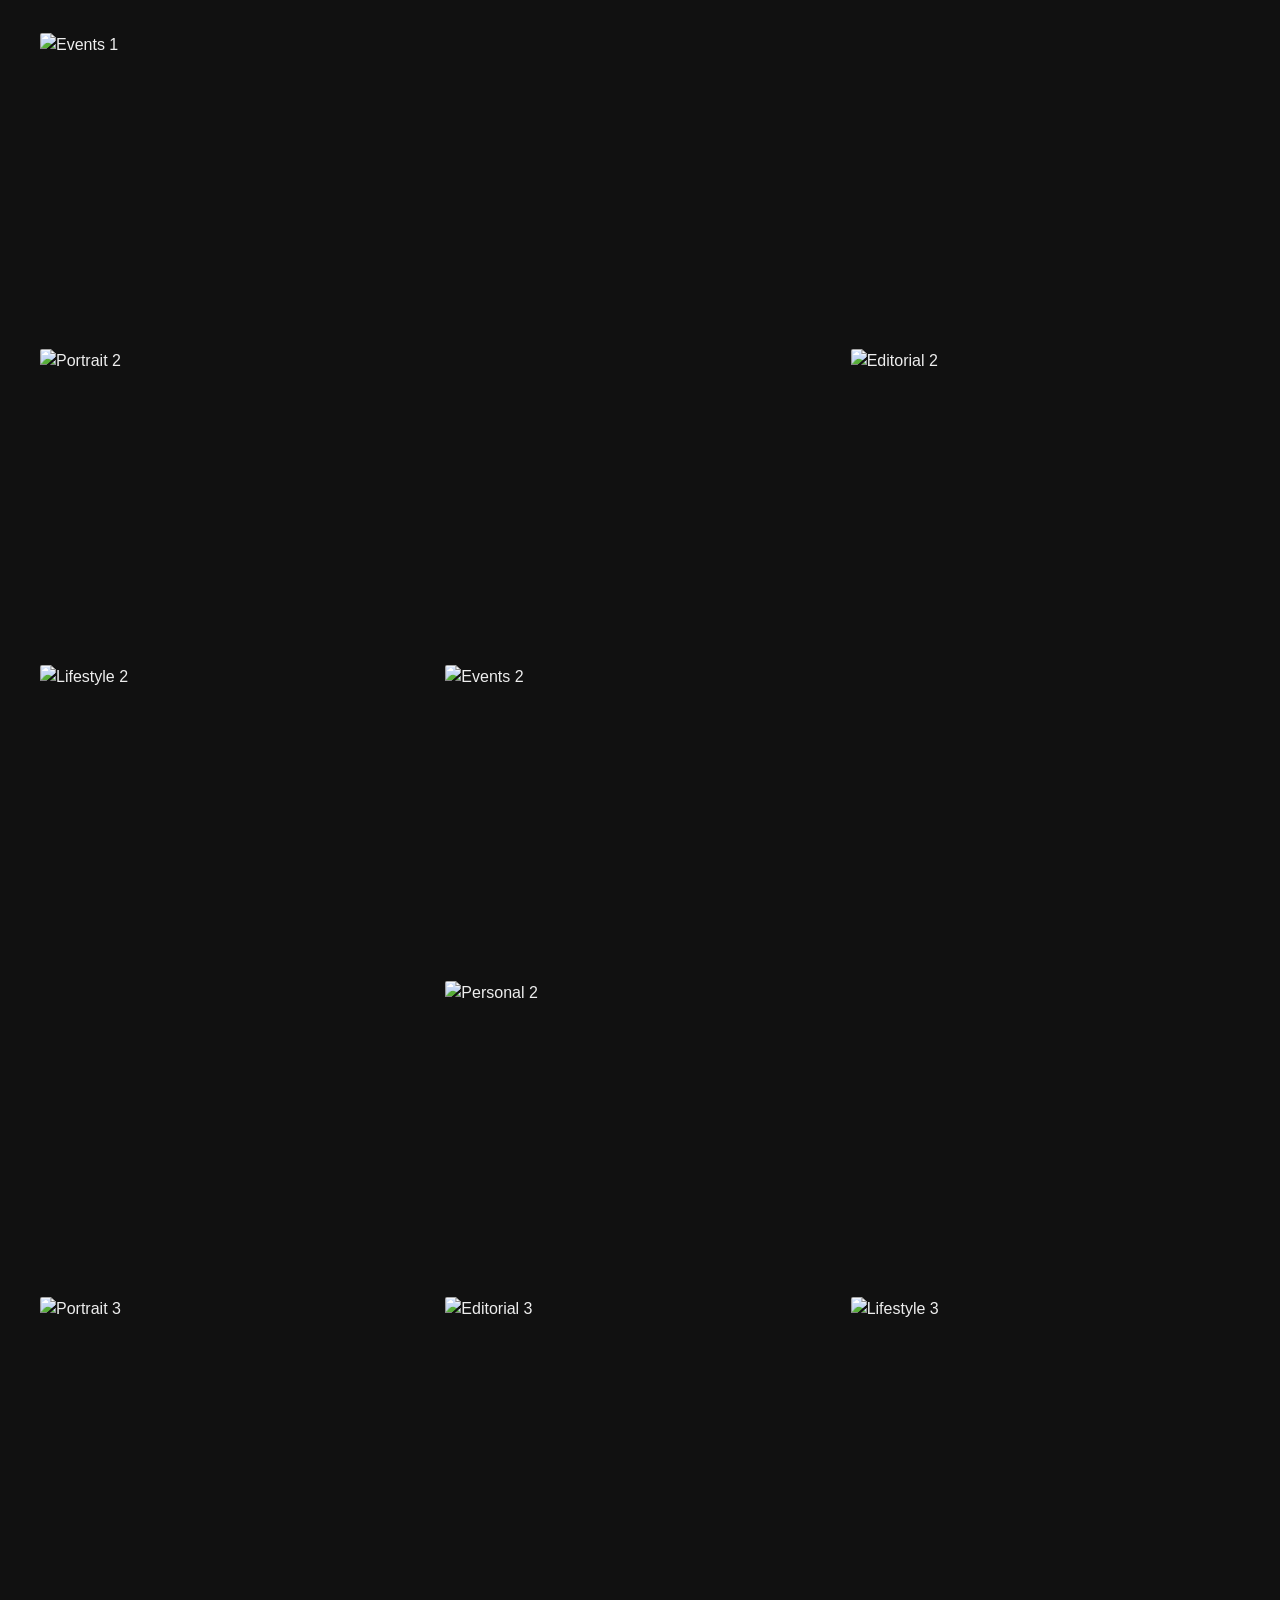
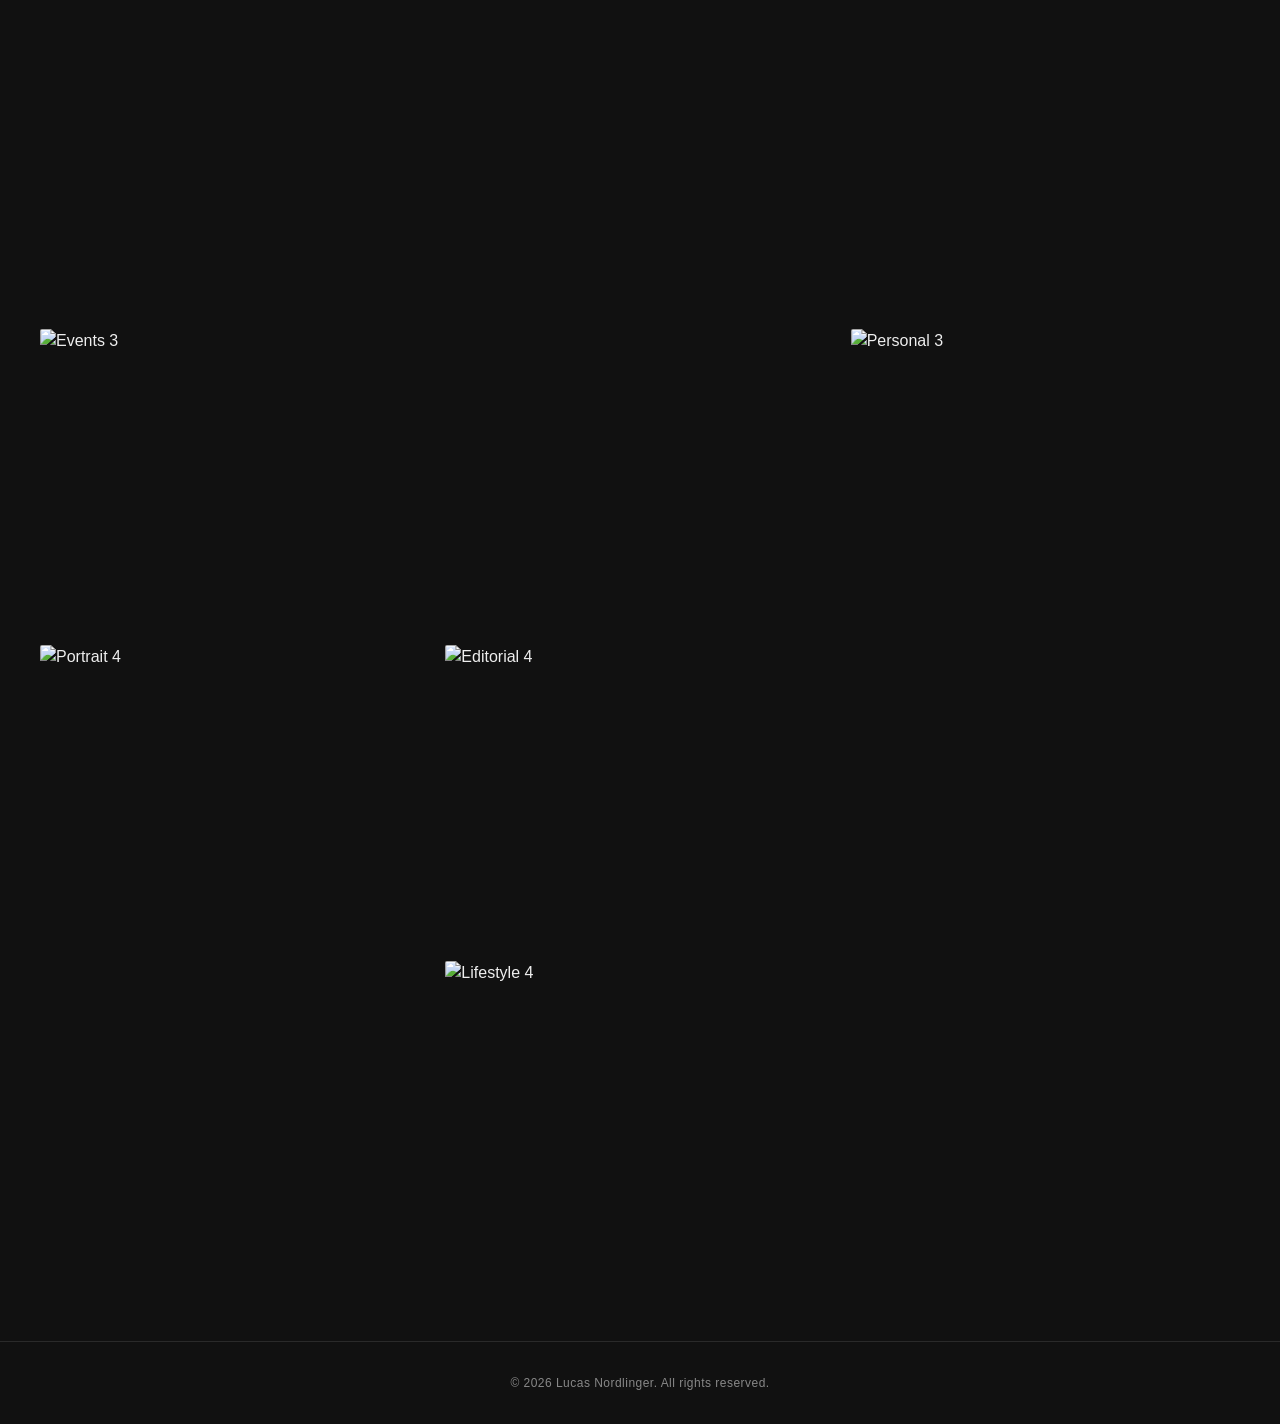
==== commit 92e9cc48: "Rename Work to Works in navigation Co-Authored-By: Claude Opus 4.6 <noreply@anthropic.com>" ====
--- a/index.html
+++ b/index.html
@@ -14,8 +14,11 @@
   <div class="lens-intro" id="lens-intro"></div>
 
   <header class="header">
-    <nav class="nav">
-      <a href="index.html">Work</a>
+    <button class="menu-toggle" id="menu-toggle" aria-label="Toggle menu">
+      <span></span><span></span><span></span>
+    </button>
+    <nav class="nav" id="nav">
+      <a href="index.html">Works</a>
       <a href="about.html">About</a>
       <a href="contact.html">Contact</a>
     </nav>
--- a/style.css
+++ b/style.css
@@ -118,6 +118,37 @@
   color: var(--color-text);
 }
 
+/* hamburger — hidden on desktop */
+.menu-toggle {
+  display: none;
+  background: none;
+  border: none;
+  cursor: pointer;
+  padding: 4px;
+  flex-direction: column;
+  gap: 5px;
+}
+
+.menu-toggle span {
+  display: block;
+  width: 22px;
+  height: 1.5px;
+  background: var(--color-text);
+  transition: transform 0.3s, opacity 0.3s;
+}
+
+.menu-toggle.open span:nth-child(1) {
+  transform: translateY(6.5px) rotate(45deg);
+}
+
+.menu-toggle.open span:nth-child(2) {
+  opacity: 0;
+}
+
+.menu-toggle.open span:nth-child(3) {
+  transform: translateY(-6.5px) rotate(-45deg);
+}
+
 .nav {
   display: flex;
   gap: 32px;
@@ -573,18 +604,48 @@
 @media (max-width: 768px) {
   .header {
     padding: 0 20px;
+    grid-template-columns: 1fr auto 1fr;
+  }
+
+  .menu-toggle {
+    display: flex;
+    z-index: 1000;
+  }
+
+  .logo {
+    justify-self: center;
   }
 
   .nav {
-    gap: 20px;
+    position: fixed;
+    inset: 0;
+    z-index: 999;
+    background: var(--color-bg);
+    flex-direction: column;
+    align-items: center;
+    justify-content: center;
+    gap: 36px;
+    opacity: 0;
+    pointer-events: none;
+    transition: opacity 0.3s ease;
+  }
+
+  .nav.open {
+    opacity: 1;
+    pointer-events: auto;
   }
 
   .nav a {
-    font-size: 12px;
+    font-size: 24px;
+    letter-spacing: 0.08em;
   }
 
   .social {
     display: none;
+  }
+
+  .header-right {
+    justify-self: end;
   }
 
   .gallery-section {
@@ -650,10 +711,6 @@
     font-size: 16px;
   }
 
-  .nav {
-    gap: 14px;
-  }
-
   .gallery {
     grid-template-columns: 1fr;
     grid-auto-rows: 260px;
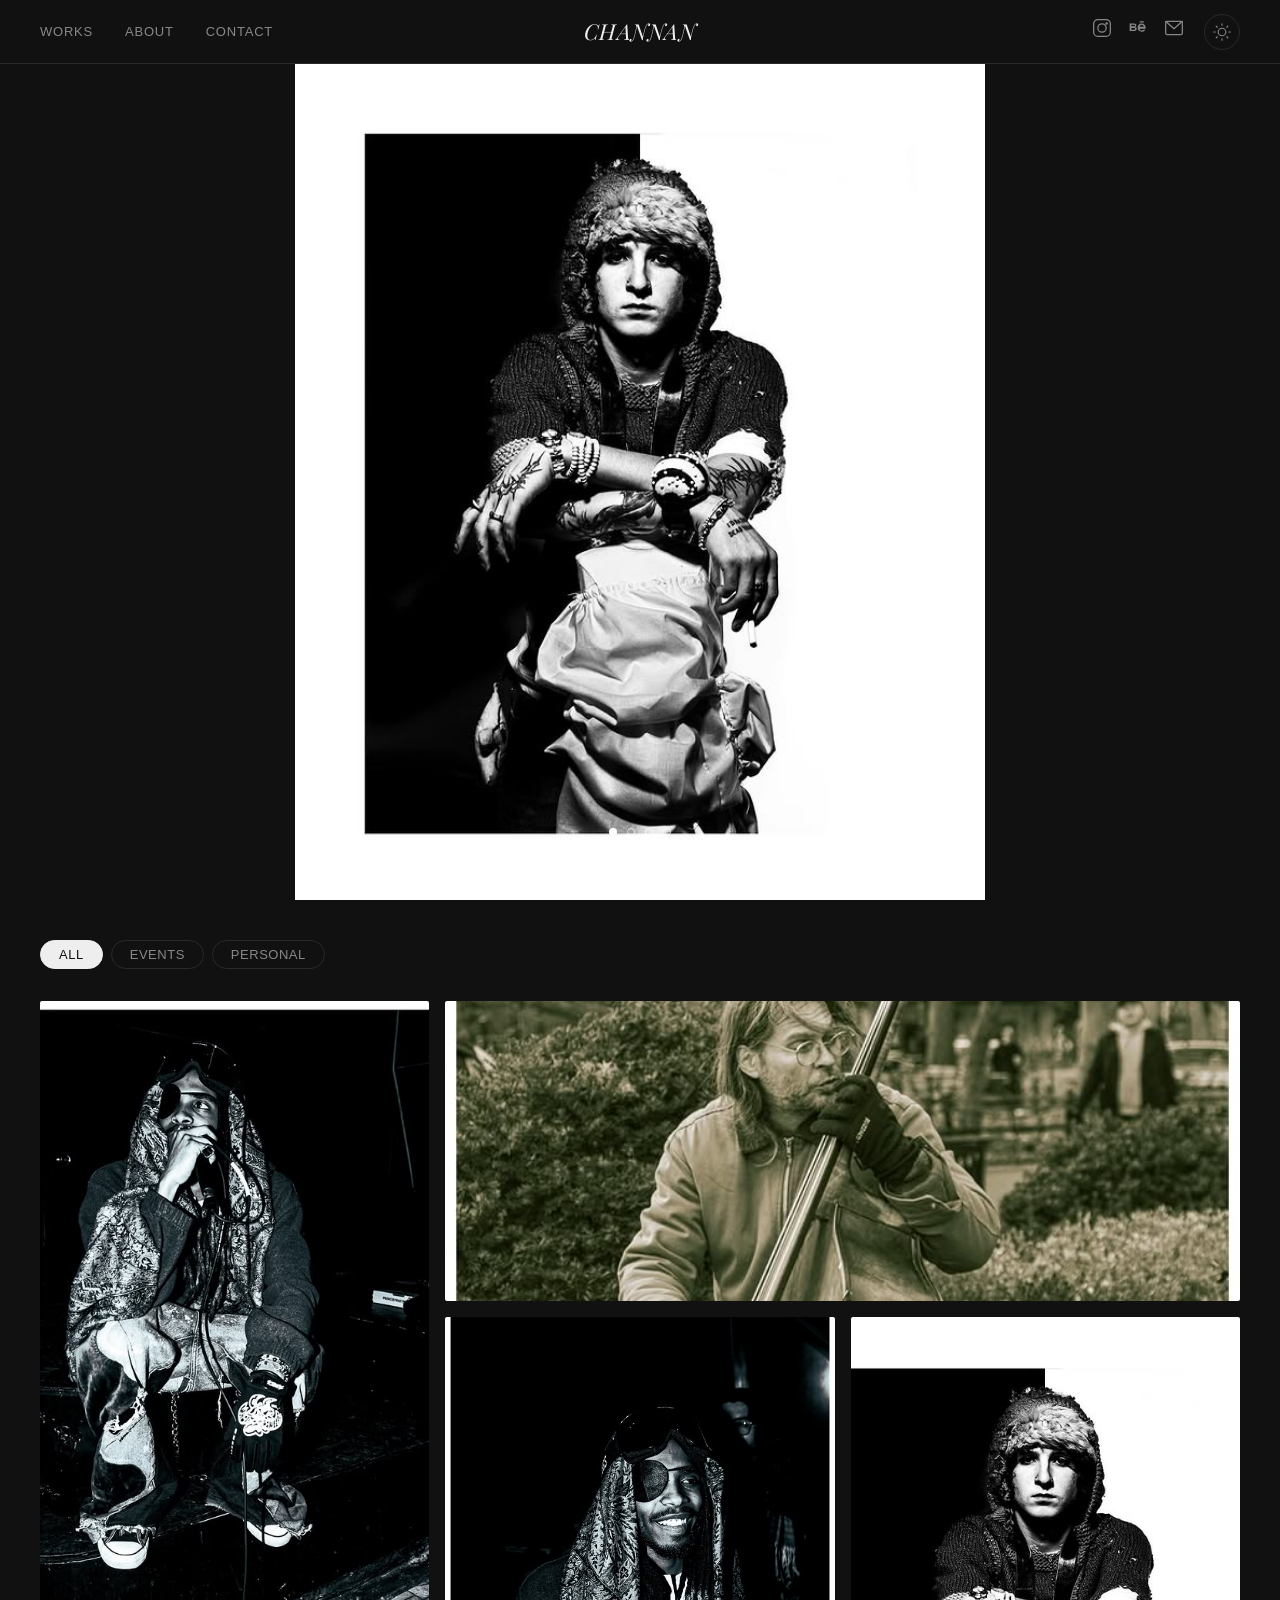
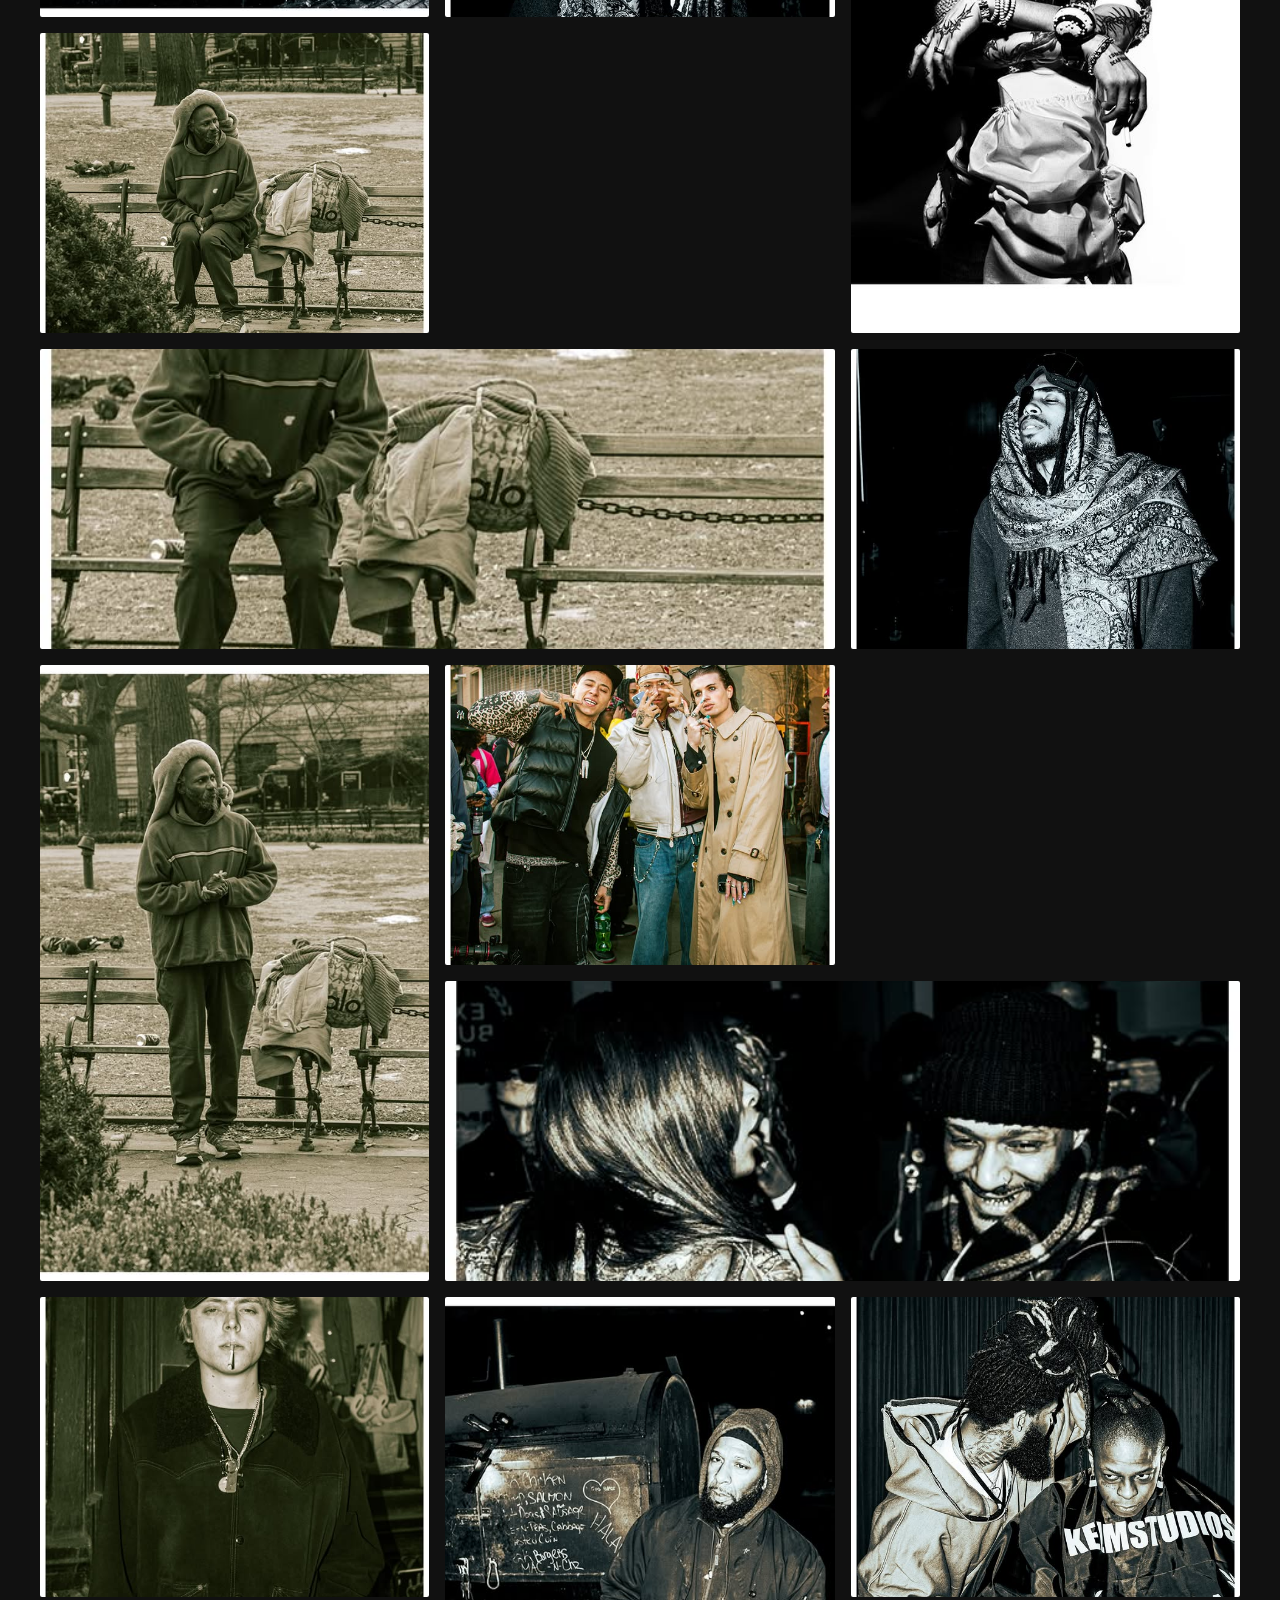
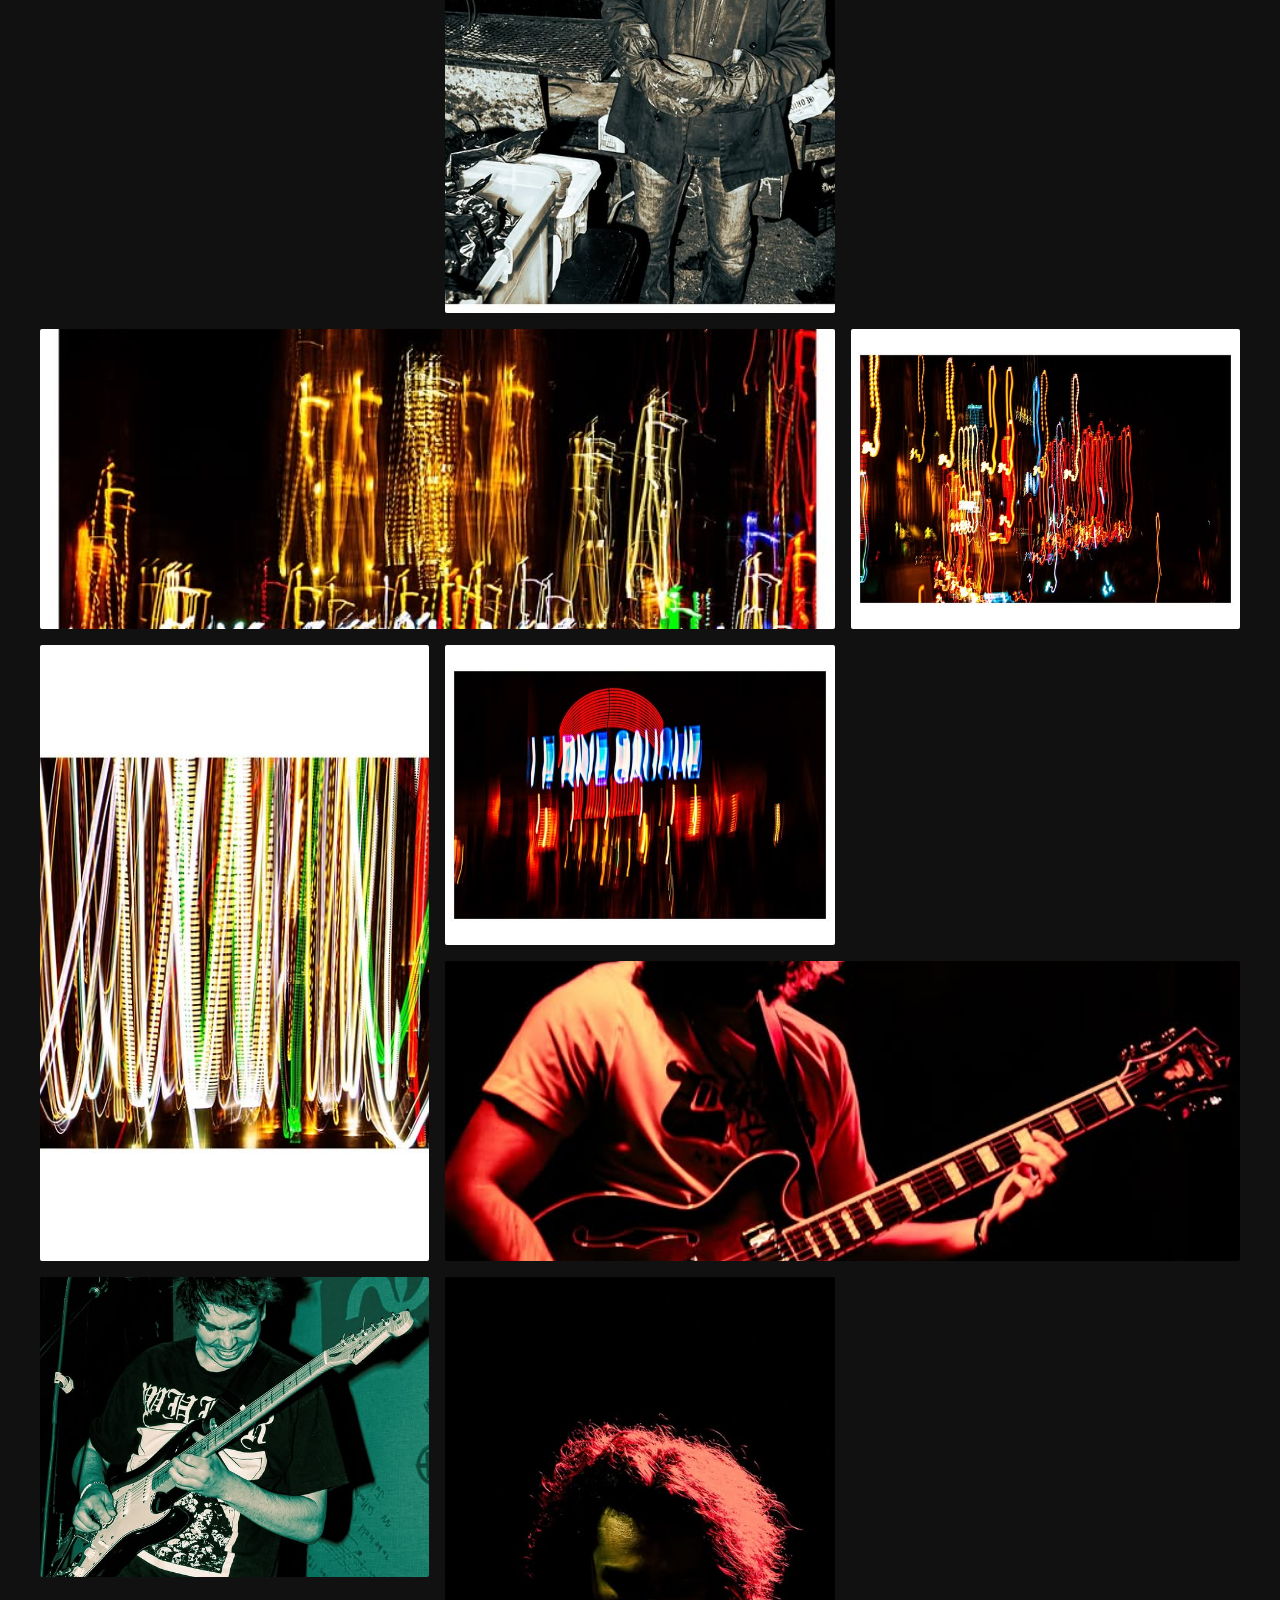
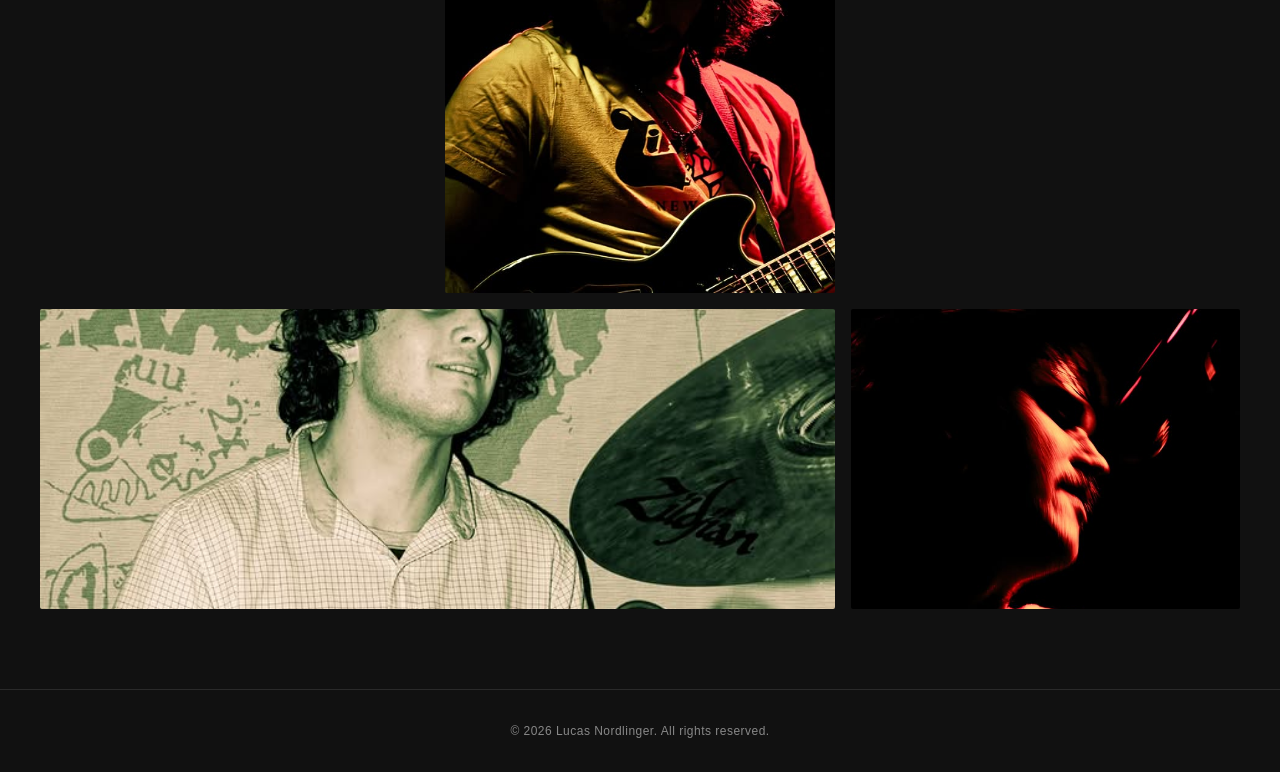
==== commit 32418d6a: "Add local images, email links, hero contain fix, theme-aware hero bg - Replace placeholder images wi" ====
--- a/index.html
+++ b/index.html
@@ -22,16 +22,16 @@
       <a href="about.html">About</a>
       <a href="contact.html">Contact</a>
     </nav>
-    <a href="/" class="logo">Lucas Nordlinger Photography</a>
+    <a href="/" class="logo">CHANNAN</a>
     <div class="header-right">
       <div class="social">
-        <a href="#" aria-label="Instagram">
+        <a href="https://www.instagram.com/ch4n4nnn/" target="_blank" rel="noopener" aria-label="Instagram">
           <svg width="20" height="20" viewBox="0 0 24 24" fill="none" stroke="currentColor" stroke-width="1.5" stroke-linecap="round" stroke-linejoin="round"><rect x="2" y="2" width="20" height="20" rx="5"/><circle cx="12" cy="12" r="5"/><circle cx="17.5" cy="6.5" r="1.5" fill="currentColor" stroke="none"/></svg>
         </a>
         <a href="#" aria-label="Behance">
           <svg width="20" height="20" viewBox="0 0 24 24" fill="currentColor"><path d="M7.5 11c1.38 0 2.5-.84 2.5-2.25S8.88 6.5 7.5 6.5H2v9h5.5c1.66 0 3-1.12 3-2.75S9.16 11 7.5 11zM4 8h3.5c.55 0 1 .45 1 1s-.45 1-1 1H4V8zm3.5 6H4v-2h3.5c.55 0 1 .45 1 1s-.45 1-1 1zM16.5 6.5c-3.03 0-5 2.24-5 5s1.97 5 5 5c2.1 0 3.58-.95 4.33-2.5h-2.35c-.38.58-1.08 1-1.98 1-1.38 0-2.38-.88-2.63-2.25h7.15c.08-.42.13-.83.13-1.25 0-2.76-1.97-5-4.65-5zm-2.5 4c.25-1.25 1.13-2.5 2.5-2.5s2.25 1.25 2.5 2.5h-5zM14 4h5v1.5h-5z"/></svg>
         </a>
-        <a href="#" aria-label="Email">
+        <a href="mailto:Nordlingerlucas@gmail.com" aria-label="Email">
           <svg width="20" height="20" viewBox="0 0 24 24" fill="none" stroke="currentColor" stroke-width="1.5" stroke-linecap="round" stroke-linejoin="round"><rect x="2" y="4" width="20" height="16" rx="2"/><path d="M22 4L12 13 2 4"/></svg>
         </a>
       </div>
@@ -44,16 +44,16 @@
 
   <section class="hero" id="hero">
     <div class="hero-slide active">
-      <img src="https://picsum.photos/seed/hero1/1920/1080" alt="Hero 1">
+      <img src="images/hero/1.jpg" alt="Hero 1">
     </div>
     <div class="hero-slide">
-      <img src="https://picsum.photos/seed/hero2/1920/1080" alt="Hero 2">
+      <img src="images/hero/2.jpg" alt="Hero 2">
     </div>
     <div class="hero-slide">
-      <img src="https://picsum.photos/seed/hero3/1920/1080" alt="Hero 3">
+      <img src="images/hero/3.jpg" alt="Hero 3">
     </div>
     <div class="hero-slide">
-      <img src="https://picsum.photos/seed/hero4/1920/1080" alt="Hero 4">
+      <img src="images/hero/4.jpg" alt="Hero 4">
     </div>
     <div class="hero-dots"></div>
     <a href="#work" class="hero-scroll" aria-label="Scroll to gallery">
@@ -70,76 +70,92 @@
 
     <div class="gallery">
       <div class="gallery-item tall" data-category="personal">
-        <img src="https://picsum.photos/seed/p1/600/900" alt="Portrait 1" loading="lazy">
-        <div class="overlay"><span>Studio Session</span></div>
+        <img src="images/gallery/1.jpg" alt="" loading="lazy">
+        <div class="overlay"><span></span></div>
       </div>
       <div class="gallery-item wide" data-category="events">
-        <img src="https://picsum.photos/seed/e1/900/600" alt="Editorial 1" loading="lazy">
-        <div class="overlay"><span>Magazine Spread</span></div>
+        <img src="images/gallery/2.jpg" alt="" loading="lazy">
+        <div class="overlay"><span></span></div>
       </div>
       <div class="gallery-item" data-category="personal">
-        <img src="https://picsum.photos/seed/l1/600/600" alt="Lifestyle 1" loading="lazy">
-        <div class="overlay"><span>Morning Light</span></div>
+        <img src="images/gallery/3.jpg" alt="" loading="lazy">
+        <div class="overlay"><span></span></div>
       </div>
       <div class="gallery-item tall" data-category="personal">
-        <img src="https://picsum.photos/seed/pr1/600/900" alt="Personal 1" loading="lazy">
-        <div class="overlay"><span>Film Diary</span></div>
+        <img src="images/gallery/4.jpg" alt="" loading="lazy">
+        <div class="overlay"><span></span></div>
       </div>
       <div class="gallery-item" data-category="events">
-        <img src="https://picsum.photos/seed/ev1/600/600" alt="Events 1" loading="lazy">
-        <div class="overlay"><span>Gallery Opening</span></div>
+        <img src="images/gallery/5.jpg" alt="" loading="lazy">
+        <div class="overlay"><span></span></div>
       </div>
       <div class="gallery-item wide" data-category="personal">
-        <img src="https://picsum.photos/seed/p2/900/600" alt="Portrait 2" loading="lazy">
-        <div class="overlay"><span>Natural Portraits</span></div>
+        <img src="images/gallery/6.jpg" alt="" loading="lazy">
+        <div class="overlay"><span></span></div>
       </div>
       <div class="gallery-item" data-category="events">
-        <img src="https://picsum.photos/seed/e2/600/600" alt="Editorial 2" loading="lazy">
-        <div class="overlay"><span>Cover Story</span></div>
+        <img src="images/gallery/7.jpg" alt="" loading="lazy">
+        <div class="overlay"><span></span></div>
       </div>
       <div class="gallery-item tall" data-category="personal">
-        <img src="https://picsum.photos/seed/l2/600/900" alt="Lifestyle 2" loading="lazy">
-        <div class="overlay"><span>Golden Hour</span></div>
+        <img src="images/gallery/8.jpg" alt="" loading="lazy">
+        <div class="overlay"><span></span></div>
       </div>
       <div class="gallery-item" data-category="events">
-        <img src="https://picsum.photos/seed/ev2/600/600" alt="Events 2" loading="lazy">
-        <div class="overlay"><span>Summer Festival</span></div>
+        <img src="images/gallery/9.jpg" alt="" loading="lazy">
+        <div class="overlay"><span></span></div>
       </div>
       <div class="gallery-item wide" data-category="personal">
-        <img src="https://picsum.photos/seed/pr2/900/600" alt="Personal 2" loading="lazy">
-        <div class="overlay"><span>Travel Notes</span></div>
+        <img src="images/gallery/10.jpg" alt="" loading="lazy">
+        <div class="overlay"><span></span></div>
       </div>
       <div class="gallery-item" data-category="personal">
-        <img src="https://picsum.photos/seed/p3/600/600" alt="Portrait 3" loading="lazy">
-        <div class="overlay"><span>Headshots</span></div>
+        <img src="images/gallery/11.jpg" alt="" loading="lazy">
+        <div class="overlay"><span></span></div>
       </div>
       <div class="gallery-item tall" data-category="events">
-        <img src="https://picsum.photos/seed/e3/600/900" alt="Editorial 3" loading="lazy">
-        <div class="overlay"><span>Fashion Week</span></div>
+        <img src="images/gallery/12.jpg" alt="" loading="lazy">
+        <div class="overlay"><span></span></div>
       </div>
       <div class="gallery-item" data-category="personal">
-        <img src="https://picsum.photos/seed/l3/600/600" alt="Lifestyle 3" loading="lazy">
-        <div class="overlay"><span>Weekend Escape</span></div>
+        <img src="images/gallery/13.jpg" alt="" loading="lazy">
+        <div class="overlay"><span></span></div>
       </div>
       <div class="gallery-item wide" data-category="events">
-        <img src="https://picsum.photos/seed/ev3/900/600" alt="Events 3" loading="lazy">
-        <div class="overlay"><span>Product Launch</span></div>
+        <img src="images/gallery/14.jpg" alt="" loading="lazy">
+        <div class="overlay"><span></span></div>
       </div>
       <div class="gallery-item" data-category="personal">
-        <img src="https://picsum.photos/seed/pr3/600/600" alt="Personal 3" loading="lazy">
-        <div class="overlay"><span>Self Portraits</span></div>
+        <img src="images/gallery/15.jpg" alt="" loading="lazy">
+        <div class="overlay"><span></span></div>
       </div>
       <div class="gallery-item tall" data-category="personal">
-        <img src="https://picsum.photos/seed/p4/600/900" alt="Portrait 4" loading="lazy">
-        <div class="overlay"><span>Analog Series</span></div>
+        <img src="images/gallery/16.jpg" alt="" loading="lazy">
+        <div class="overlay"><span></span></div>
       </div>
       <div class="gallery-item" data-category="events">
-        <img src="https://picsum.photos/seed/e4/600/600" alt="Editorial 4" loading="lazy">
-        <div class="overlay"><span>Brand Campaign</span></div>
+        <img src="images/gallery/17.jpg" alt="" loading="lazy">
+        <div class="overlay"><span></span></div>
       </div>
       <div class="gallery-item wide" data-category="personal">
-        <img src="https://picsum.photos/seed/l4/900/600" alt="Lifestyle 4" loading="lazy">
-        <div class="overlay"><span>Slow Living</span></div>
+        <img src="images/gallery/18.jpg" alt="" loading="lazy">
+        <div class="overlay"><span></span></div>
+      </div>
+      <div class="gallery-item" data-category="events">
+        <img src="images/gallery/19.jpg" alt="" loading="lazy">
+        <div class="overlay"><span></span></div>
+      </div>
+      <div class="gallery-item tall" data-category="personal">
+        <img src="images/gallery/20.jpg" alt="" loading="lazy">
+        <div class="overlay"><span></span></div>
+      </div>
+      <div class="gallery-item wide" data-category="events">
+        <img src="images/gallery/21.jpg" alt="" loading="lazy">
+        <div class="overlay"><span></span></div>
+      </div>
+      <div class="gallery-item" data-category="personal">
+        <img src="images/gallery/22.jpg" alt="" loading="lazy">
+        <div class="overlay"><span></span></div>
       </div>
     </div>
   </section>
--- a/style.css
+++ b/style.css
@@ -226,7 +226,7 @@
   width: 100%;
   height: calc(100vh - var(--header-height));
   overflow: hidden;
-  background: #000;
+  background: var(--color-bg);
 }
 
 .hero-slide {
@@ -243,7 +243,7 @@
 .hero-slide img {
   width: 100%;
   height: 100%;
-  object-fit: cover;
+  object-fit: contain;
   display: block;
 }
 
